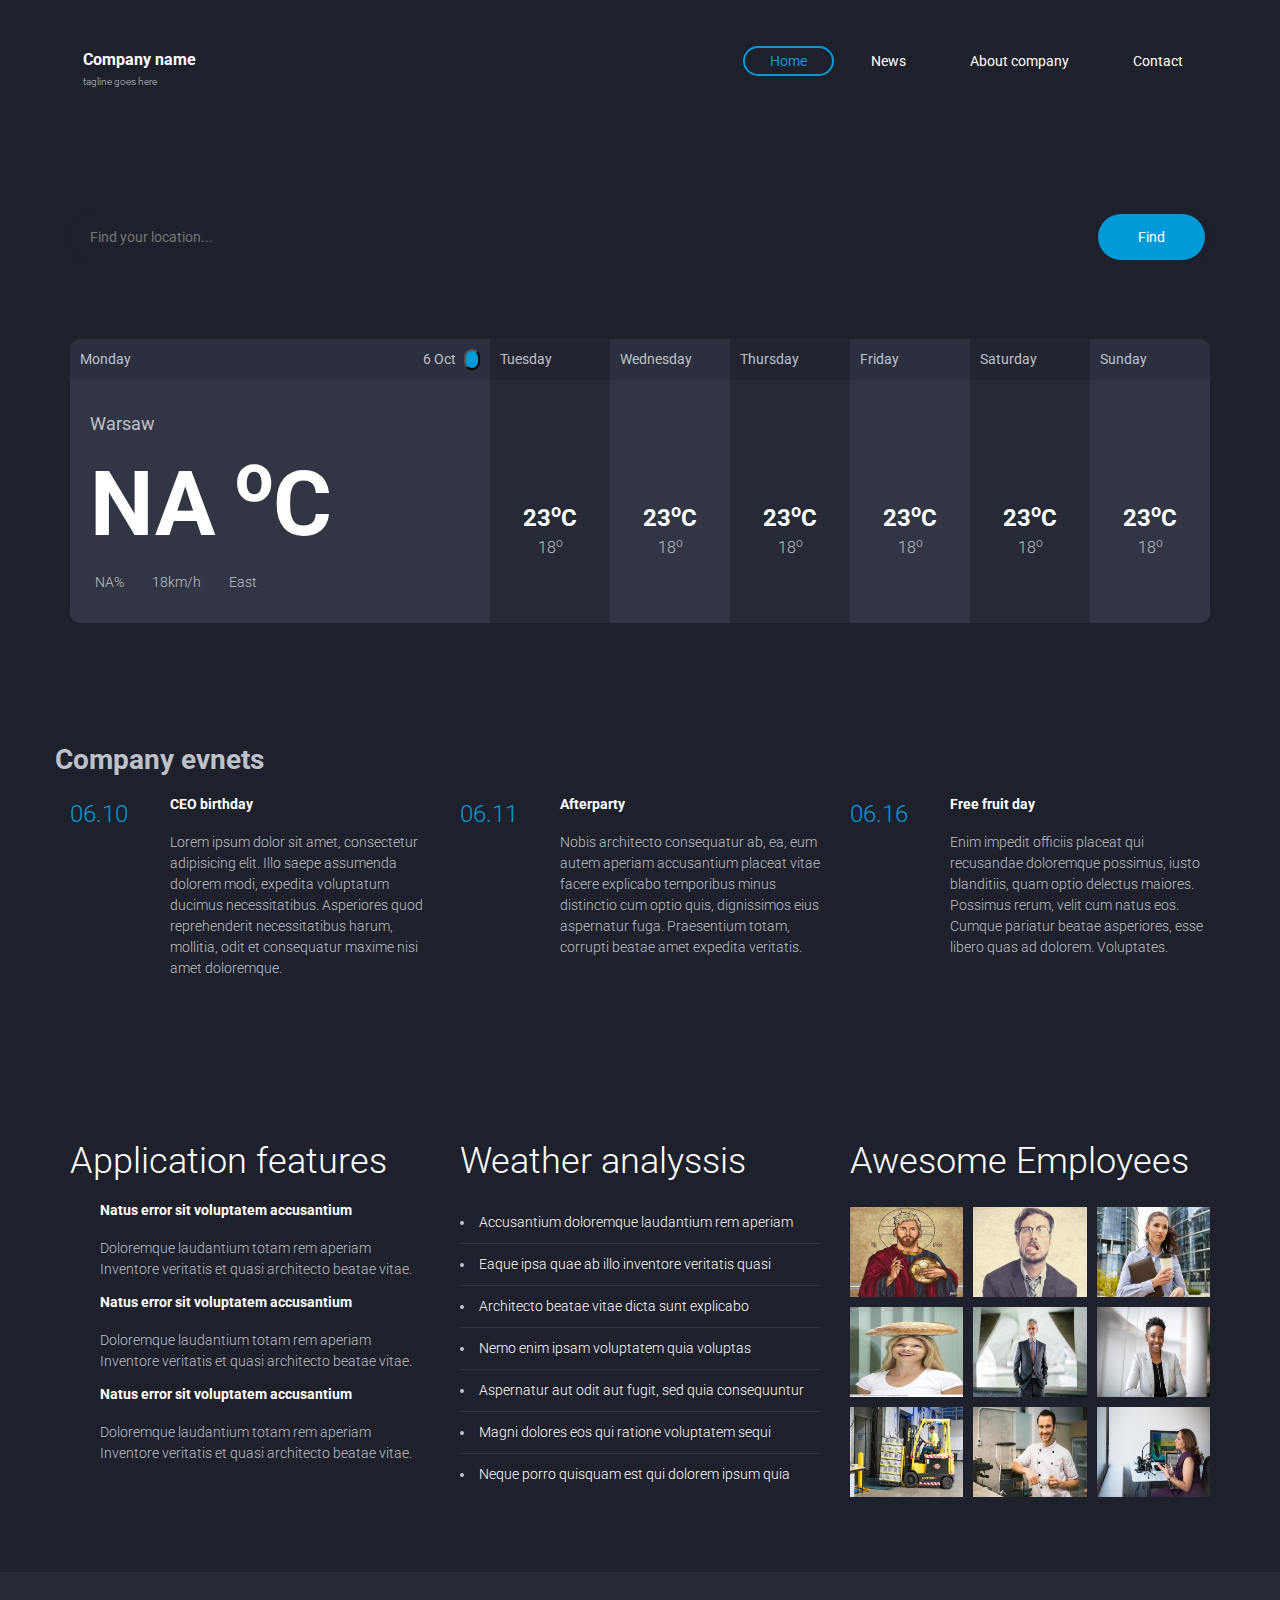
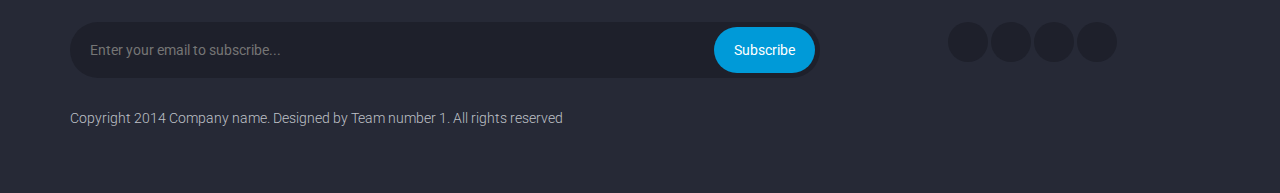
==== index.html @ a5d0e05d "Add refresh button to website" ====
<!DOCTYPE html>
<html lang="en">

<head>
	<meta charset="UTF-8">
	<meta http-equiv="X-UA-Compatible" content="IE=edge">
	<meta name="viewport" content="width=device-width, initial-scale=1.0,maximum-scale=1">

	<title>Nasz prawie autorski design</title>

	<!-- Loading third party fonts -->
	<link href="http://fonts.googleapis.com/css?family=Roboto:300,400,700|" rel="stylesheet" type="text/css">
	<link href="fonts/font-awesome.min.css" rel="stylesheet" type="text/css">

	<!-- Loading main css file -->
	<link rel="stylesheet" href="style.css">

	<link rel="stylesheet" href="index.css">
</head>


<body>

	<div class="site-content">
		<div class="site-header">
			<div class="container">
				<a href="index.html" class="branding">
					<img src="images/logo.png" alt="" class="logo">
					<div class="logo-type">
						<h1 class="site-title">Company name</h1>
						<small class="site-description">tagline goes here</small>
					</div>
				</a>

				<!-- Default snippet for navigation -->
				<div class="main-navigation">
					<button type="button" class="menu-toggle"><i class="fa fa-bars"></i></button>
					<ul class="menu">
						<li class="menu-item current-menu-item"><a href="index.html">Home</a></li>
						<li class="menu-item"><a href="news.html">News</a></li>
						<li class="menu-item"><a href="#">About company</a></li>
						<li class="menu-item"><a href="contact.html">Contact</a></li>
					</ul> <!-- .menu -->
				</div> <!-- .main-navigation -->

				<div class="mobile-navigation"></div>

			</div>
		</div> <!-- .site-header -->

		<div class="hero" data-bg-image="images/panorama.png">
			<div class="container">
				<form action="#" class="find-location">
					<input type="text" placeholder="Find your location...">
					<input type="submit" value="Find">
				</form>

			</div>
		</div>
		<div class="forecast-table">
			<div class="container">
				<div class="forecast-container">
					<div class="today forecast">
						<div class="forecast-header">
							<div class="day">Monday</div>
							<div class="date">6 Oct</div>
							<button class="refresh-button">
								<i class="fa fa-refresh" aria-hidden="true"></i>
							</button>
						</div> <!-- .forecast-header -->
						<div class="forecast-content">
							<div class="location">Warsaw</div>
							<div class="degree">
								<div class="num"><span id="current-temp">NA</span><sup>o</sup>C</div>
								<div class="forecast-icon">
									<img src="images/icons/icon-1.svg" alt="" width=90>
								</div>
							</div>
							<span><img src="images/icon-umberella.png" alt=""><span id="current-rain"
									style="margin-right: 0;">NA</span>%</span>
							<span><img src="images/icon-wind.png" alt="">18km/h</span>
							<span><img src="images/icon-compass.png" alt="">East</span>
						</div>
					</div>
					<div class="forecast">
						<div class="forecast-header">
							<div class="day">Tuesday</div>
						</div> <!-- .forecast-header -->
						<div class="forecast-content">
							<div class="forecast-icon">
								<img src="images/icons/icon-3.svg" alt="" width=48>
							</div>
							<div class="degree">23<sup>o</sup>C</div>
							<small>18<sup>o</sup></small>
						</div>
					</div>
					<div class="forecast">
						<div class="forecast-header">
							<div class="day">Wednesday</div>
						</div> <!-- .forecast-header -->
						<div class="forecast-content">
							<div class="forecast-icon">
								<img src="images/icons/icon-5.svg" alt="" width=48>
							</div>
							<div class="degree">23<sup>o</sup>C</div>
							<small>18<sup>o</sup></small>
						</div>
					</div>
					<div class="forecast">
						<div class="forecast-header">
							<div class="day">Thursday</div>
						</div> <!-- .forecast-header -->
						<div class="forecast-content">
							<div class="forecast-icon">
								<img src="images/icons/icon-7.svg" alt="" width=48>
							</div>
							<div class="degree">23<sup>o</sup>C</div>
							<small>18<sup>o</sup></small>
						</div>
					</div>
					<div class="forecast">
						<div class="forecast-header">
							<div class="day">Friday</div>
						</div> <!-- .forecast-header -->
						<div class="forecast-content">
							<div class="forecast-icon">
								<img src="images/icons/icon-12.svg" alt="" width=48>
							</div>
							<div class="degree">23<sup>o</sup>C</div>
							<small>18<sup>o</sup></small>
						</div>
					</div>
					<div class="forecast">
						<div class="forecast-header">
							<div class="day">Saturday</div>
						</div> <!-- .forecast-header -->
						<div class="forecast-content">
							<div class="forecast-icon">
								<img src="images/icons/icon-13.svg" alt="" width=48>
							</div>
							<div class="degree">23<sup>o</sup>C</div>
							<small>18<sup>o</sup></small>
						</div>
					</div>
					<div class="forecast">
						<div class="forecast-header">
							<div class="day">Sunday</div>
						</div> <!-- .forecast-header -->
						<div class="forecast-content">
							<div class="forecast-icon">
								<img src="images/icons/icon-14.svg" alt="" width=48>
							</div>
							<div class="degree">23<sup>o</sup>C</div>
							<small>18<sup>o</sup></small>
						</div>
					</div>
				</div>
			</div>
		</div>
		<main class="main-content">

			<div class="fullwidth-block" data-bg-color="#262936">
				<div class="container">
					<!-- <h1>Test</1h> -->
					<div class="row">
						<h1>Company evnets</h1>
					</div>
					<div class="row">
						<div class="col-md-4">
							<div class="news">
								<div class="date">06.10</div>
								<h3><a href="#">CEO birthday</a></h3>
								<p>Lorem ipsum dolor sit amet, consectetur adipisicing elit. Illo saepe assumenda dolorem modi,
									expedita
									voluptatum ducimus necessitatibus. Asperiores quod reprehenderit necessitatibus harum, mollitia,
									odit
									et consequatur maxime nisi amet doloremque.</p>
							</div>
						</div>
						<div class="col-md-4">
							<div class="news">
								<div class="date">06.11</div>
								<h3><a href="#">Afterparty</a></h3>
								<p>Nobis architecto consequatur ab, ea, eum autem aperiam accusantium placeat vitae facere explicabo
									temporibus minus distinctio cum optio quis, dignissimos eius aspernatur fuga. Praesentium totam,
									corrupti beatae amet expedita veritatis.</p>
							</div>
						</div>
						<div class="col-md-4">
							<div class="news">
								<div class="date">06.16</div>
								<h3><a href="#">Free fruit day</a></h3>
								<p>Enim impedit officiis placeat qui recusandae doloremque possimus, iusto blanditiis, quam optio
									delectus maiores. Possimus rerum, velit cum natus eos. Cumque pariatur beatae asperiores, esse
									libero
									quas ad dolorem. Voluptates.</p>
							</div>
						</div>
					</div>
				</div>
			</div>

			<div class="fullwidth-block">
				<div class="container">
					<div class="row">
						<div class="col-md-4">
							<h2 class="section-title">Application features</h2>
							<ul class="arrow-feature">
								<li>
									<h3>Natus error sit voluptatem accusantium</h3>
									<p>Doloremque laudantium totam rem aperiam Inventore veritatis et quasi architecto beatae vitae.</p>
								</li>
								<li>
									<h3>Natus error sit voluptatem accusantium</h3>
									<p>Doloremque laudantium totam rem aperiam Inventore veritatis et quasi architecto beatae vitae.</p>
								</li>
								<li>
									<h3>Natus error sit voluptatem accusantium</h3>
									<p>Doloremque laudantium totam rem aperiam Inventore veritatis et quasi architecto beatae vitae.</p>
								</li>
							</ul>
						</div>
						<div class="col-md-4">
							<h2 class="section-title">Weather analyssis</h2>
							<ul class="arrow-list">
								<li><a href="#">Accusantium doloremque laudantium rem aperiam</a></li>
								<li><a href="#">Eaque ipsa quae ab illo inventore veritatis quasi</a></li>
								<li><a href="#">Architecto beatae vitae dicta sunt explicabo</a></li>
								<li><a href="#">Nemo enim ipsam voluptatem quia voluptas</a></li>
								<li><a href="#">Aspernatur aut odit aut fugit, sed quia consequuntur</a></li>
								<li><a href="#">Magni dolores eos qui ratione voluptatem sequi</a></li>
								<li><a href="#">Neque porro quisquam est qui dolorem ipsum quia</a></li>
							</ul>
						</div>
						<div class="col-md-4">
							<h2 class="section-title">Awesome Employees</h2>
							<div class="photo-grid">
								<a href="#"><img style="width: 120px; height: 90px;" src="images/CEO.png" alt="#"></a>
								<a href="#"><img style="width: 120px; height: 90px;" src="images/employee1.png" alt="#"></a>
								<a href="#"><img style="width: 120px; height: 90px;" src="images/employee2.png" alt="#"></a>

								<a href="#"><img style="width: 120px; height: 90px;" src="images/employee3.png" alt="#"></a>
								<a href="#"><img style="width: 120px; height: 90px;" src="images/employee3.jpeg" alt="#"></a>
								<a href="#"><img style="width: 120px; height: 90px;" src="images/employee5.jpeg" alt="#"></a>

								<a href="#"><img style="width: 120px; height: 90px;" src="images/employee6.jpeg" alt="#"></a>
								<a href="#"><img style="width: 120px; height: 90px;" src="images/employee7.jpeg" alt="#"></a>
								<a href="#"><img style="width: 120px; height: 90px;" src="images/employee8.jpeg" alt="#"></a>
							</div>
						</div>
					</div>
				</div>
			</div>
		</main> <!-- .main-content -->

		<footer class="site-footer">
			<div class="container">
				<div class="row">
					<div class="col-md-8">
						<form action="#" class="subscribe-form">
							<input type="text" placeholder="Enter your email to subscribe...">
							<input type="submit" value="Subscribe">
						</form>
					</div>
					<div class="col-md-3 col-md-offset-1">
						<div class="social-links">
							<a href="#"><i class="fa fa-facebook"></i></a>
							<a href="#"><i class="fa fa-twitter"></i></a>
							<a href="#"><i class="fa fa-google-plus"></i></a>
							<a href="#"><i class="fa fa-pinterest"></i></a>
						</div>
					</div>
				</div>

				<p class="colophon">Copyright 2014 Company name. Designed by Team number 1. All rights reserved</p>
			</div>
		</footer> <!-- .site-footer -->
	</div>

	<script src="https://code.jquery.com/jquery-3.4.1.slim.min.js"
		integrity="sha384-J6qa4849blE2+poT4WnyKhv5vZF5SrPo0iEjwBvKU7imGFAV0wwj1yYfoRSJoZ+n"
		crossorigin="anonymous"></script>
	<script src="js/plugins.js"></script>
	<script src="js/app.js"></script>
	<script src="js/index.js"></script>

</body>

</html>
---- style.css ----
/*!
 * Project_Name: Weather
 * Author: Themezy
 * Email: contact[at]themezy.com
 * Url: http://www.themezy.com
 */
/*=========================================== 
 * Importing CSS Libraries
 *===========================================*/
article,
aside,
details,
figcaption,
figure,
footer,
header,
hgroup,
nav,
section,
summary {
  display: block;
}

audio,
canvas,
video {
  display: inline-block;
}

audio:not([controls]) {
  display: none;
  height: 0;
}

[hidden],
template {
  display: none;
}

html {
  background: #fff;
  color: #000;
  -webkit-text-size-adjust: 100%;
  -ms-text-size-adjust: 100%;
}

html,
button,
input,
select,
textarea {
  font-family: sans-serif;
}

body {
  margin: 0;
}

a {
  background: transparent;
}

a:focus {
  outline: thin dotted;
}

a:hover,
a:active {
  outline: 0;
}

h1 {
  font-size: 2em;
  margin: 0.67em 0;
}

h2 {
  font-size: 1.5em;
  margin: 0.83em 0;
}

h3 {
  font-size: 1.17em;
  margin: 1em 0;
}

h4 {
  font-size: 1em;
  margin: 1.33em 0;
}

h5 {
  font-size: 0.83em;
  margin: 1.67em 0;
}

h6 {
  font-size: 0.75em;
  margin: 2.33em 0;
}

abbr[title] {
  border-bottom: 1px dotted;
}

b,
strong {
  font-weight: bold;
}

dfn {
  font-style: italic;
}

mark {
  background: #ff0;
  color: #000;
}

code,
kbd,
pre,
samp {
  font-family: monospace, serif;
  font-size: 1em;
}

pre {
  white-space: pre;
  white-space: pre-wrap;
  word-wrap: break-word;
}

q {
  quotes: "\201C""\201D""\2018""\2019";
}

q:before,
q:after {
  content: '';
  content: none;
}

small {
  font-size: 80%;
}

sub,
sup {
  font-size: 75%;
  line-height: 0;
  position: relative;
  vertical-align: baseline;
}

sup {
  top: -0.5em;
}

sub {
  bottom: -0.25em;
}

img {
  border: 0;
}

svg:not(:root) {
  overflow: hidden;
}

figure {
  margin: 0;
}

fieldset {
  border: 1px solid #c0c0c0;
  margin: 0 2px;
  padding: 0.35em 0.625em 0.75em;
}

legend {
  border: 0;
  padding: 0;
  white-space: normal;
}

button,
input,
select,
textarea {
  font-family: inherit;
  font-size: 100%;
  margin: 0;
  vertical-align: baseline;
}

button,
input {
  line-height: normal;
}

button,
select {
  text-transform: none;
}

button,
html input[type="button"],
input[type="reset"],
input[type="submit"] {
  -webkit-appearance: button;
  cursor: pointer;
}

button[disabled],
input[disabled] {
  cursor: default;
}

input[type="checkbox"],
input[type="radio"] {
  box-sizing: border-box;
  padding: 0;
}

input[type="search"] {
  -webkit-appearance: textfield;
  box-sizing: content-box;
}

input[type="search"]::-webkit-search-cancel-button,
input[type="search"]::-webkit-search-decoration {
  -webkit-appearance: none;
}

button::-moz-focus-inner,
input::-moz-focus-inner {
  border: 0;
  padding: 0;
}

textarea {
  overflow: auto;
  vertical-align: top;
}

table {
  border-collapse: collapse;
  border-spacing: 0;
}

*,
*:before,
*:after {
  box-sizing: border-box;
}

/*
 * Global Styles
 */
html {
  font-size: 14px;
}

body {
  color: #bfc1c8;
  font-family: "Roboto", "Open Sans", sans-serif;
  font-size: 14px;
  font-weight: 300;
  line-height: 1.5;
  background: #1e202b;
}

h1,
h2,
h3,
h4,
h5,
h6 {
  font-weight: 700;
  margin: 0 0 20px;
  line-height: normal;
}

hr {
  border: none;
  border-bottom: 1px solid #777;
}

ul,
ol {
  margin: 0;
  padding-left: 0;
}

a {
  text-decoration: none;
  color: #009ad8;
}

address {
  font-style: normal;
}

p {
  margin-top: 0;
}

form input,
form textarea,
form select {
  outline: none;
  border: none;
  padding: 10px;
  border-radius: 30px;
}

form select {
  -webkit-appearance: none;
  -moz-appearance: none;
  appearance: none;
}

form textarea {
  resize: vertical;
}

/*
 * Reusable Components Style
 */
.button,
form input[type="submit"],
form button,
form input[type="reset"] {
  border: none;
  background: #009ad8;
  padding: 10px 20px;
  border-radius: 30px;
  color: white;
}

.map {
  height: 220px;
}

.container {
  margin-right: auto;
  margin-left: auto;
  padding-left: 15px;
  padding-right: 15px;
  *zoom: 1;
}

.container:after {
  content: " ";
  clear: both;
  display: block;
  overflow: hidden;
  height: 0;
}

@media (min-width: 768px) {
  .container {
    width: 750px;
  }
}

@media (min-width: 992px) {
  .container {
    width: 970px;
  }
}

@media (min-width: 1200px) {
  .container {
    width: 1170px;
  }
}

.container-fluid {
  margin-right: auto;
  margin-left: auto;
  padding-left: 15px;
  padding-right: 15px;
  *zoom: 1;
}

.container-fluid:after {
  content: " ";
  clear: both;
  display: block;
  overflow: hidden;
  height: 0;
}

.row {
  margin-left: -15px;
  margin-right: -15px;
  *zoom: 1;
}

.row:after {
  content: " ";
  clear: both;
  display: block;
  overflow: hidden;
  height: 0;
}

.col-xs-1,
.col-sm-1,
.col-md-1,
.col-lg-1,
.col-xs-2,
.col-sm-2,
.col-md-2,
.col-lg-2,
.col-xs-3,
.col-sm-3,
.col-md-3,
.col-lg-3,
.col-xs-4,
.col-sm-4,
.col-md-4,
.col-lg-4,
.col-xs-5,
.col-sm-5,
.col-md-5,
.col-lg-5,
.col-xs-6,
.col-sm-6,
.col-md-6,
.col-lg-6,
.col-xs-7,
.col-sm-7,
.col-md-7,
.col-lg-7,
.col-xs-8,
.col-sm-8,
.col-md-8,
.col-lg-8,
.col-xs-9,
.col-sm-9,
.col-md-9,
.col-lg-9,
.col-xs-10,
.col-sm-10,
.col-md-10,
.col-lg-10,
.col-xs-11,
.col-sm-11,
.col-md-11,
.col-lg-11,
.col-xs-12,
.col-sm-12,
.col-md-12,
.col-lg-12 {
  position: relative;
  min-height: 1px;
  padding-left: 15px;
  padding-right: 15px;
}

.col-xs-1,
.col-xs-2,
.col-xs-3,
.col-xs-4,
.col-xs-5,
.col-xs-6,
.col-xs-7,
.col-xs-8,
.col-xs-9,
.col-xs-10,
.col-xs-11,
.col-xs-12 {
  float: left;
}

.col-xs-1 {
  width: 8.3333333333%;
}

.col-xs-2 {
  width: 16.6666666667%;
}

.col-xs-3 {
  width: 25%;
}

.col-xs-4 {
  width: 33.3333333333%;
}

.col-xs-5 {
  width: 41.6666666667%;
}

.col-xs-6 {
  width: 50%;
}

.col-xs-7 {
  width: 58.3333333333%;
}

.col-xs-8 {
  width: 66.6666666667%;
}

.col-xs-9 {
  width: 75%;
}

.col-xs-10 {
  width: 83.3333333333%;
}

.col-xs-11 {
  width: 91.6666666667%;
}

.col-xs-12 {
  width: 100%;
}

.col-xs-pull-0 {
  right: auto;
}

.col-xs-pull-1 {
  right: 8.3333333333%;
}

.col-xs-pull-2 {
  right: 16.6666666667%;
}

.col-xs-pull-3 {
  right: 25%;
}

.col-xs-pull-4 {
  right: 33.3333333333%;
}

.col-xs-pull-5 {
  right: 41.6666666667%;
}

.col-xs-pull-6 {
  right: 50%;
}

.col-xs-pull-7 {
  right: 58.3333333333%;
}

.col-xs-pull-8 {
  right: 66.6666666667%;
}

.col-xs-pull-9 {
  right: 75%;
}

.col-xs-pull-10 {
  right: 83.3333333333%;
}

.col-xs-pull-11 {
  right: 91.6666666667%;
}

.col-xs-pull-12 {
  right: 100%;
}

.col-xs-push-0 {
  left: auto;
}

.col-xs-push-1 {
  left: 8.3333333333%;
}

.col-xs-push-2 {
  left: 16.6666666667%;
}

.col-xs-push-3 {
  left: 25%;
}

.col-xs-push-4 {
  left: 33.3333333333%;
}

.col-xs-push-5 {
  left: 41.6666666667%;
}

.col-xs-push-6 {
  left: 50%;
}

.col-xs-push-7 {
  left: 58.3333333333%;
}

.col-xs-push-8 {
  left: 66.6666666667%;
}

.col-xs-push-9 {
  left: 75%;
}

.col-xs-push-10 {
  left: 83.3333333333%;
}

.col-xs-push-11 {
  left: 91.6666666667%;
}

.col-xs-push-12 {
  left: 100%;
}

.col-xs-offset-0 {
  margin-left: 0%;
}

.col-xs-offset-1 {
  margin-left: 8.3333333333%;
}

.col-xs-offset-2 {
  margin-left: 16.6666666667%;
}

.col-xs-offset-3 {
  margin-left: 25%;
}

.col-xs-offset-4 {
  margin-left: 33.3333333333%;
}

.col-xs-offset-5 {
  margin-left: 41.6666666667%;
}

.col-xs-offset-6 {
  margin-left: 50%;
}

.col-xs-offset-7 {
  margin-left: 58.3333333333%;
}

.col-xs-offset-8 {
  margin-left: 66.6666666667%;
}

.col-xs-offset-9 {
  margin-left: 75%;
}

.col-xs-offset-10 {
  margin-left: 83.3333333333%;
}

.col-xs-offset-11 {
  margin-left: 91.6666666667%;
}

.col-xs-offset-12 {
  margin-left: 100%;
}

@media (min-width: 768px) {

  .col-sm-1,
  .col-sm-2,
  .col-sm-3,
  .col-sm-4,
  .col-sm-5,
  .col-sm-6,
  .col-sm-7,
  .col-sm-8,
  .col-sm-9,
  .col-sm-10,
  .col-sm-11,
  .col-sm-12 {
    float: left;
  }

  .col-sm-1 {
    width: 8.3333333333%;
  }

  .col-sm-2 {
    width: 16.6666666667%;
  }

  .col-sm-3 {
    width: 25%;
  }

  .col-sm-4 {
    width: 33.3333333333%;
  }

  .col-sm-5 {
    width: 41.6666666667%;
  }

  .col-sm-6 {
    width: 50%;
  }

  .col-sm-7 {
    width: 58.3333333333%;
  }

  .col-sm-8 {
    width: 66.6666666667%;
  }

  .col-sm-9 {
    width: 75%;
  }

  .col-sm-10 {
    width: 83.3333333333%;
  }

  .col-sm-11 {
    width: 91.6666666667%;
  }

  .col-sm-12 {
    width: 100%;
  }

  .col-sm-pull-0 {
    right: auto;
  }

  .col-sm-pull-1 {
    right: 8.3333333333%;
  }

  .col-sm-pull-2 {
    right: 16.6666666667%;
  }

  .col-sm-pull-3 {
    right: 25%;
  }

  .col-sm-pull-4 {
    right: 33.3333333333%;
  }

  .col-sm-pull-5 {
    right: 41.6666666667%;
  }

  .col-sm-pull-6 {
    right: 50%;
  }

  .col-sm-pull-7 {
    right: 58.3333333333%;
  }

  .col-sm-pull-8 {
    right: 66.6666666667%;
  }

  .col-sm-pull-9 {
    right: 75%;
  }

  .col-sm-pull-10 {
    right: 83.3333333333%;
  }

  .col-sm-pull-11 {
    right: 91.6666666667%;
  }

  .col-sm-pull-12 {
    right: 100%;
  }

  .col-sm-push-0 {
    left: auto;
  }

  .col-sm-push-1 {
    left: 8.3333333333%;
  }

  .col-sm-push-2 {
    left: 16.6666666667%;
  }

  .col-sm-push-3 {
    left: 25%;
  }

  .col-sm-push-4 {
    left: 33.3333333333%;
  }

  .col-sm-push-5 {
    left: 41.6666666667%;
  }

  .col-sm-push-6 {
    left: 50%;
  }

  .col-sm-push-7 {
    left: 58.3333333333%;
  }

  .col-sm-push-8 {
    left: 66.6666666667%;
  }

  .col-sm-push-9 {
    left: 75%;
  }

  .col-sm-push-10 {
    left: 83.3333333333%;
  }

  .col-sm-push-11 {
    left: 91.6666666667%;
  }

  .col-sm-push-12 {
    left: 100%;
  }

  .col-sm-offset-0 {
    margin-left: 0%;
  }

  .col-sm-offset-1 {
    margin-left: 8.3333333333%;
  }

  .col-sm-offset-2 {
    margin-left: 16.6666666667%;
  }

  .col-sm-offset-3 {
    margin-left: 25%;
  }

  .col-sm-offset-4 {
    margin-left: 33.3333333333%;
  }

  .col-sm-offset-5 {
    margin-left: 41.6666666667%;
  }

  .col-sm-offset-6 {
    margin-left: 50%;
  }

  .col-sm-offset-7 {
    margin-left: 58.3333333333%;
  }

  .col-sm-offset-8 {
    margin-left: 66.6666666667%;
  }

  .col-sm-offset-9 {
    margin-left: 75%;
  }

  .col-sm-offset-10 {
    margin-left: 83.3333333333%;
  }

  .col-sm-offset-11 {
    margin-left: 91.6666666667%;
  }

  .col-sm-offset-12 {
    margin-left: 100%;
  }
}

@media (min-width: 992px) {

  .col-md-1,
  .col-md-2,
  .col-md-3,
  .col-md-4,
  .col-md-5,
  .col-md-6,
  .col-md-7,
  .col-md-8,
  .col-md-9,
  .col-md-10,
  .col-md-11,
  .col-md-12 {
    float: left;
  }

  .col-md-1 {
    width: 8.3333333333%;
  }

  .col-md-2 {
    width: 16.6666666667%;
  }

  .col-md-3 {
    width: 25%;
  }

  .col-md-4 {
    width: 33.3333333333%;
  }

  .col-md-5 {
    width: 41.6666666667%;
  }

  .col-md-6 {
    width: 50%;
  }

  .col-md-7 {
    width: 58.3333333333%;
  }

  .col-md-8 {
    width: 66.6666666667%;
  }

  .col-md-9 {
    width: 75%;
  }

  .col-md-10 {
    width: 83.3333333333%;
  }

  .col-md-11 {
    width: 91.6666666667%;
  }

  .col-md-12 {
    width: 100%;
  }

  .col-md-pull-0 {
    right: auto;
  }

  .col-md-pull-1 {
    right: 8.3333333333%;
  }

  .col-md-pull-2 {
    right: 16.6666666667%;
  }

  .col-md-pull-3 {
    right: 25%;
  }

  .col-md-pull-4 {
    right: 33.3333333333%;
  }

  .col-md-pull-5 {
    right: 41.6666666667%;
  }

  .col-md-pull-6 {
    right: 50%;
  }

  .col-md-pull-7 {
    right: 58.3333333333%;
  }

  .col-md-pull-8 {
    right: 66.6666666667%;
  }

  .col-md-pull-9 {
    right: 75%;
  }

  .col-md-pull-10 {
    right: 83.3333333333%;
  }

  .col-md-pull-11 {
    right: 91.6666666667%;
  }

  .col-md-pull-12 {
    right: 100%;
  }

  .col-md-push-0 {
    left: auto;
  }

  .col-md-push-1 {
    left: 8.3333333333%;
  }

  .col-md-push-2 {
    left: 16.6666666667%;
  }

  .col-md-push-3 {
    left: 25%;
  }

  .col-md-push-4 {
    left: 33.3333333333%;
  }

  .col-md-push-5 {
    left: 41.6666666667%;
  }

  .col-md-push-6 {
    left: 50%;
  }

  .col-md-push-7 {
    left: 58.3333333333%;
  }

  .col-md-push-8 {
    left: 66.6666666667%;
  }

  .col-md-push-9 {
    left: 75%;
  }

  .col-md-push-10 {
    left: 83.3333333333%;
  }

  .col-md-push-11 {
    left: 91.6666666667%;
  }

  .col-md-push-12 {
    left: 100%;
  }

  .col-md-offset-0 {
    margin-left: 0%;
  }

  .col-md-offset-1 {
    margin-left: 8.3333333333%;
  }

  .col-md-offset-2 {
    margin-left: 16.6666666667%;
  }

  .col-md-offset-3 {
    margin-left: 25%;
  }

  .col-md-offset-4 {
    margin-left: 33.3333333333%;
  }

  .col-md-offset-5 {
    margin-left: 41.6666666667%;
  }

  .col-md-offset-6 {
    margin-left: 50%;
  }

  .col-md-offset-7 {
    margin-left: 58.3333333333%;
  }

  .col-md-offset-8 {
    margin-left: 66.6666666667%;
  }

  .col-md-offset-9 {
    margin-left: 75%;
  }

  .col-md-offset-10 {
    margin-left: 83.3333333333%;
  }

  .col-md-offset-11 {
    margin-left: 91.6666666667%;
  }

  .col-md-offset-12 {
    margin-left: 100%;
  }
}

@media (min-width: 1200px) {

  .col-lg-1,
  .col-lg-2,
  .col-lg-3,
  .col-lg-4,
  .col-lg-5,
  .col-lg-6,
  .col-lg-7,
  .col-lg-8,
  .col-lg-9,
  .col-lg-10,
  .col-lg-11,
  .col-lg-12 {
    float: left;
  }

  .col-lg-1 {
    width: 8.3333333333%;
  }

  .col-lg-2 {
    width: 16.6666666667%;
  }

  .col-lg-3 {
    width: 25%;
  }

  .col-lg-4 {
    width: 33.3333333333%;
  }

  .col-lg-5 {
    width: 41.6666666667%;
  }

  .col-lg-6 {
    width: 50%;
  }

  .col-lg-7 {
    width: 58.3333333333%;
  }

  .col-lg-8 {
    width: 66.6666666667%;
  }

  .col-lg-9 {
    width: 75%;
  }

  .col-lg-10 {
    width: 83.3333333333%;
  }

  .col-lg-11 {
    width: 91.6666666667%;
  }

  .col-lg-12 {
    width: 100%;
  }

  .col-lg-pull-0 {
    right: auto;
  }

  .col-lg-pull-1 {
    right: 8.3333333333%;
  }

  .col-lg-pull-2 {
    right: 16.6666666667%;
  }

  .col-lg-pull-3 {
    right: 25%;
  }

  .col-lg-pull-4 {
    right: 33.3333333333%;
  }

  .col-lg-pull-5 {
    right: 41.6666666667%;
  }

  .col-lg-pull-6 {
    right: 50%;
  }

  .col-lg-pull-7 {
    right: 58.3333333333%;
  }

  .col-lg-pull-8 {
    right: 66.6666666667%;
  }

  .col-lg-pull-9 {
    right: 75%;
  }

  .col-lg-pull-10 {
    right: 83.3333333333%;
  }

  .col-lg-pull-11 {
    right: 91.6666666667%;
  }

  .col-lg-pull-12 {
    right: 100%;
  }

  .col-lg-push-0 {
    left: auto;
  }

  .col-lg-push-1 {
    left: 8.3333333333%;
  }

  .col-lg-push-2 {
    left: 16.6666666667%;
  }

  .col-lg-push-3 {
    left: 25%;
  }

  .col-lg-push-4 {
    left: 33.3333333333%;
  }

  .col-lg-push-5 {
    left: 41.6666666667%;
  }

  .col-lg-push-6 {
    left: 50%;
  }

  .col-lg-push-7 {
    left: 58.3333333333%;
  }

  .col-lg-push-8 {
    left: 66.6666666667%;
  }

  .col-lg-push-9 {
    left: 75%;
  }

  .col-lg-push-10 {
    left: 83.3333333333%;
  }

  .col-lg-push-11 {
    left: 91.6666666667%;
  }

  .col-lg-push-12 {
    left: 100%;
  }

  .col-lg-offset-0 {
    margin-left: 0%;
  }

  .col-lg-offset-1 {
    margin-left: 8.3333333333%;
  }

  .col-lg-offset-2 {
    margin-left: 16.6666666667%;
  }

  .col-lg-offset-3 {
    margin-left: 25%;
  }

  .col-lg-offset-4 {
    margin-left: 33.3333333333%;
  }

  .col-lg-offset-5 {
    margin-left: 41.6666666667%;
  }

  .col-lg-offset-6 {
    margin-left: 50%;
  }

  .col-lg-offset-7 {
    margin-left: 58.3333333333%;
  }

  .col-lg-offset-8 {
    margin-left: 66.6666666667%;
  }

  .col-lg-offset-9 {
    margin-left: 75%;
  }

  .col-lg-offset-10 {
    margin-left: 83.3333333333%;
  }

  .col-lg-offset-11 {
    margin-left: 91.6666666667%;
  }

  .col-lg-offset-12 {
    margin-left: 100%;
  }
}

@-ms-viewport {
  width: device-width;
}

.visible-xs,
.visible-sm,
.visible-md,
.visible-lg {
  display: none !important;
}

.visible-xs-block,
.visible-xs-inline,
.visible-xs-inline-block,
.visible-sm-block,
.visible-sm-inline,
.visible-sm-inline-block,
.visible-md-block,
.visible-md-inline,
.visible-md-inline-block,
.visible-lg-block,
.visible-lg-inline,
.visible-lg-inline-block {
  display: none !important;
}

@media (max-width: 767px) {
  .visible-xs {
    display: block !important;
  }

  table.visible-xs {
    display: table;
  }

  tr.visible-xs {
    display: table-row !important;
  }

  th.visible-xs,
  td.visible-xs {
    display: table-cell !important;
  }
}

@media (max-width: 767px) {
  .visible-xs-block {
    display: block !important;
  }
}

@media (max-width: 767px) {
  .visible-xs-inline {
    display: inline !important;
  }
}

@media (max-width: 767px) {
  .visible-xs-inline-block {
    display: inline-block !important;
  }
}

@media (min-width: 768px) and (max-width: 991px) {
  .visible-sm {
    display: block !important;
  }

  table.visible-sm {
    display: table;
  }

  tr.visible-sm {
    display: table-row !important;
  }

  th.visible-sm,
  td.visible-sm {
    display: table-cell !important;
  }
}

@media (min-width: 768px) and (max-width: 991px) {
  .visible-sm-block {
    display: block !important;
  }
}

@media (min-width: 768px) and (max-width: 991px) {
  .visible-sm-inline {
    display: inline !important;
  }
}

@media (min-width: 768px) and (max-width: 991px) {
  .visible-sm-inline-block {
    display: inline-block !important;
  }
}

@media (min-width: 992px) and (max-width: 1199px) {
  .visible-md {
    display: block !important;
  }

  table.visible-md {
    display: table;
  }

  tr.visible-md {
    display: table-row !important;
  }

  th.visible-md,
  td.visible-md {
    display: table-cell !important;
  }
}

@media (min-width: 992px) and (max-width: 1199px) {
  .visible-md-block {
    display: block !important;
  }
}

@media (min-width: 992px) and (max-width: 1199px) {
  .visible-md-inline {
    display: inline !important;
  }
}

@media (min-width: 992px) and (max-width: 1199px) {
  .visible-md-inline-block {
    display: inline-block !important;
  }
}

@media (min-width: 1200px) {
  .visible-lg {
    display: block !important;
  }

  table.visible-lg {
    display: table;
  }

  tr.visible-lg {
    display: table-row !important;
  }

  th.visible-lg,
  td.visible-lg {
    display: table-cell !important;
  }
}

@media (min-width: 1200px) {
  .visible-lg-block {
    display: block !important;
  }
}

@media (min-width: 1200px) {
  .visible-lg-inline {
    display: inline !important;
  }
}

@media (min-width: 1200px) {
  .visible-lg-inline-block {
    display: inline-block !important;
  }
}

@media (max-width: 767px) {
  .hidden-xs {
    display: none !important;
  }
}

@media (min-width: 768px) and (max-width: 991px) {
  .hidden-sm {
    display: none !important;
  }
}

@media (min-width: 992px) and (max-width: 1199px) {
  .hidden-md {
    display: none !important;
  }
}

@media (min-width: 1200px) {
  .hidden-lg {
    display: none !important;
  }
}

.visible-print {
  display: none !important;
}

@media print {
  .visible-print {
    display: block !important;
  }

  table.visible-print {
    display: table;
  }

  tr.visible-print {
    display: table-row !important;
  }

  th.visible-print,
  td.visible-print {
    display: table-cell !important;
  }
}

.visible-print-block {
  display: none !important;
}

@media print {
  .visible-print-block {
    display: block !important;
  }
}

.visible-print-inline {
  display: none !important;
}

@media print {
  .visible-print-inline {
    display: inline !important;
  }
}

.visible-print-inline-block {
  display: none !important;
}

@media print {
  .visible-print-inline-block {
    display: inline-block !important;
  }
}

@media print {
  .hidden-print {
    display: none !important;
  }
}

/*
 * Header Styles
 */
.site-header {
  padding: 50px 0;
}

.site-header .branding {
  float: left;
}

.site-header .branding .logo,
.site-header .branding .logo-type {
  display: inline-block;
  vertical-align: middle;
}

.site-header .branding .logo {
  margin-right: 10px;
}

.site-header .branding .site-title {
  margin-bottom: 5px;
  font-size: 16px;
  font-size: 1.1428571429em;
  color: white;
}

.site-header .branding .site-description {
  font-size: 10px;
  font-size: 0.7142857143em;
  display: block;
  color: #bfc1c8;
}

.main-navigation {
  float: right;
}

.main-navigation .menu-toggle,
.main-navigation .menu {
  vertical-align: middle;
}

.main-navigation .menu-toggle {
  background: none;
  border: 2px solid transparent;
  color: white;
  padding: 20px;
  border-radius: 40px;
  -webkit-transition: .3s ease;
  transition: .3s ease;
  display: none;
  outline: none;
}

@media screen and (max-width: 990px) {
  .main-navigation .menu-toggle {
    display: inline-block;
  }
}

.main-navigation .menu-toggle:hover,
.main-navigation .menu-toggle:active {
  border-color: #009ad8;
  color: #009ad8;
}

.main-navigation .menu {
  list-style: none;
  display: inline-block;
  *zoom: 1;
}

.main-navigation .menu:after {
  content: " ";
  clear: both;
  display: block;
  overflow: hidden;
  height: 0;
}

@media screen and (max-width: 990px) {
  .main-navigation .menu {
    display: none;
  }
}

.main-navigation .menu .menu-item {
  float: left;
  margin-left: 10px;
}

.main-navigation .menu .menu-item a {
  padding: 5px 25px;
  border: 2px solid transparent;
  border-radius: 30px;
  color: white;
  -webkit-transition: .3s ease;
  transition: .3s ease;
  font-weight: 400;
}

.main-navigation .menu .menu-item.current-menu-item a,
.main-navigation .menu .menu-item:hover a {
  border-color: #009ad8;
  color: #009ad8;
}

.mobile-navigation {
  padding: 30px 0 0;
  clear: both;
  display: none;
}

@media screen and (min-width: 991px) {
  .mobile-navigation {
    display: none !important;
  }
}

.mobile-navigation .menu {
  background: #262936;
  list-style: none;
  text-align: center;
  border-radius: 10px;
  overflow: hidden;
}

.mobile-navigation .menu a {
  padding: 20px;
  display: block;
  color: white;
}

.mobile-navigation .menu .menu-item {
  border-bottom: 1px solid rgba(255, 255, 255, 0.1);
}

.mobile-navigation .menu .menu-item:last-child {
  border-bottom: none;
}

.mobile-navigation .menu .menu-item.current-menu-item a {
  color: #009ad8;
}

.hero {
  background-size: cover;
  padding: 70px 0;
  min-height: 350px;
}

.find-location {
  position: relative;
  margin-bottom: 70px;
}

.find-location input[type="text"] {
  width: 100%;
  padding: 20px 50px 20px 20px;
  background: #1e202b;
  color: white;
}

.find-location input[type="submit"] {
  position: absolute;
  top: 5px;
  right: 5px;
  bottom: 5px;
  padding: 0 40px;
}

.forecast-container {
  width: 100%;
  background: #323544;
  display: table;
  table-layout: fixed;
  width: 100%;
  overflow: hidden;
  border-radius: 10px;
  margin-top: -150px;
  margin-bottom: 50px;
}

.forecast-container .forecast {
  display: table-cell;
  vertical-align: top;
}

.forecast-container .forecast:nth-child(even) {
  background-color: #262936;
}

@media screen and (max-width: 990px) {
  .forecast-container .forecast {
    display: block;
    width: 16.6667%;
    float: left;
  }
}

.forecast-container .forecast.today {
  width: 420px;
}

.forecast-container .forecast.today .forecast-header {
  *zoom: 1;
}

.forecast-container .forecast.today .forecast-header:after {
  content: " ";
  clear: both;
  display: block;
  overflow: hidden;
  height: 0;
}

.forecast-container .forecast.today .forecast-header .day {
  float: left;
}

.forecast-container .forecast.today .forecast-header .date {
  float: right;
}

.forecast-container .forecast.today .forecast-content {
  text-align: left;
  padding-top: 30px;
  padding-bottom: 30px;
}

.forecast-container .forecast.today .location {
  font-size: 18px;
  font-size: 1.2857142857em;
  font-weight: 400;
}

.forecast-container .forecast.today .degree .num,
.forecast-container .forecast.today .degree .forecast-icon {
  display: inline-block;
  vertical-align: middle;
}

.forecast-container .forecast.today .degree .num {
  font-size: 90px;
  font-size: 6.4285714286rem;
  margin-right: 30px;
}

.forecast-container .forecast.today span {
  margin-right: 20px;
}

.forecast-container .forecast.today span img {
  margin-right: 5px;
  vertical-align: middle;
}

@media screen and (max-width: 990px) {
  .forecast-container .forecast.today {
    display: block;
    width: 100%;
  }
}

.forecast-container .forecast .forecast-header {
  background: rgba(0, 0, 0, 0.1);
  padding: 10px;
  text-align: center;
  font-weight: 400;
}

.forecast-container .forecast .forecast-icon {
  height: 50px;
}

.forecast-container .forecast .forecast-content {
  padding: 50px 20px 10px;
  text-align: center;
}

.forecast-container .forecast .forecast-content .forecast-icon {
  margin-bottom: 20px;
}

.forecast-container .forecast .forecast-content .degree {
  font-size: 24px;
  font-size: 1.7142857143em;
  color: white;
  font-weight: 700;
}

.forecast-container .forecast .forecast-content small {
  font-size: 16px;
  font-size: 1.1428571429em;
}

.fullwidth-block {
  padding: 70px 0;
}

.fullwidth-block .section-title {
  font-size: 36px;
  font-size: 2.5714285714em;
  font-weight: 300;
  color: white;
}

.filter {
  margin-bottom: 30px;
}

.filter-control {
  border: 2px solid #262936;
  padding: 5px 5px 5px 20px;
  border-radius: 30px;
  display: inline-block;
  white-space: nowrap;
}

.filter-control label {
  margin-right: 10px;
  display: inline-block;
  padding: 10px;
  vertical-align: middle;
}

.select.control {
  background: #262936;
  border-radius: 40px;
  overflow: hidden;
  display: inline-block;
  vertical-align: middle;
  padding-right: 30px;
  position: relative;
}

.select.control:after {
  content: " ";
  width: 7px;
  height: 9px;
  background: url(images/arrow-down.png);
  position: absolute;
  right: 10px;
  top: 0;
  bottom: 0;
  margin: auto;
  display: block;
  z-index: 1;
}

.select.control select {
  padding: 10px 30px;
  width: 110%;
  border: none;
  background: none;
  outline: none;
  appearance: none;
  -webkit-appearance: none;
  color: white;
}

.live-camera {
  margin-bottom: 30px;
}

.live-camera .live-camera-cover {
  position: relative;
  margin-bottom: 20px;
  cursor: pointer;
}

.live-camera .live-camera-cover:after {
  content: " ";
  width: 45px;
  height: 45px;
  position: absolute;
  left: 0;
  right: 0;
  top: 0;
  bottom: 0;
  margin: auto;
  background: url(images/play-button.png);
}

.live-camera .live-camera-cover img {
  display: block;
  width: 100%;
  height: auto;
  max-width: 100%;
  border-radius: 5px;
}

.live-camera .location {
  margin-bottom: 5px;
  color: white;
  font-weight: 300;
}

.news {
  padding-left: 100px;
  position: relative;
}

.news:after {
  content: " ";
  width: 12px;
  height: 7px;
  background: url(images/arrow.png);
  display: block;
}

.news .date {
  position: absolute;
  top: 0;
  left: 0;
  color: #009ad8;
  font-size: 24px;
  font-size: 1.7142857143em;
}

.news h3 {
  font-size: 14px;
  font-size: 1em;
}

.news h3 a {
  color: white;
}

.arrow-feature {
  list-style-type: none;
}

.arrow-feature li {
  position: relative;
  padding-left: 30px;
}

.arrow-feature li:before {
  content: " ";
  width: 12px;
  height: 7px;
  background: url(images/arrow.png);
  position: absolute;
  left: 0;
  top: 5px;
}

.arrow-feature li h3 {
  font-size: 14px;
  font-size: 1em;
  color: white;
}

.arrow-list {
  list-style-image: url(images/arrow.png);
  list-style-position: inside;
}

.arrow-list li {
  padding: 10px 0;
  border-bottom: 1px solid rgba(255, 255, 255, 0.1);
}

.arrow-list li:last-child {
  border-bottom: none;
}

.arrow-list a {
  color: white;
}

.arrow-list a:hover {
  color: #009ad8;
}

.photo-grid {
  margin: 0 -5px;
}

.photo-grid a {
  width: 33.333%;
  padding: 5px;
  float: left;
}

.photo-grid a img {
  display: block;
  width: 100%;
  max-width: 100%;
  height: auto;
}

.breadcrumb {
  background: #262936;
  border-radius: 40px;
  padding: 20px 30px;
  font-size: 13px;
  font-size: 0.9285714286em;
}

.breadcrumb a {
  color: #bfc1c8;
}

.breadcrumb a:after {
  content: " ";
  display: inline-block;
  vertical-align: middle;
  width: 12px;
  height: 7px;
  background: url(images/arrow-gray.png) no-repeat;
  margin: 0 10px;
}

.breadcrumb a:hover {
  text-decoration: underline;
}

.breadcrumb span {
  color: white;
}

.post {
  padding: 50px 0;
  border-bottom: 1px solid rgba(255, 255, 255, 0.1);
}

.post.single {
  border-bottom: none;
}

.post:first-child {
  padding-top: 0;
}

.post .entry-title {
  font-size: 30px;
  font-size: 2.1428571429em;
  font-weight: 300;
  color: white;
}

.post .featured-image {
  margin-bottom: 20px;
}

.post .featured-image img {
  width: 100%;
  max-width: 100%;
  height: auto;
  border-radius: 5px;
  display: block;
}

.post p {
  margin-bottom: 30px;
}

.entry-content blockquote {
  margin-left: 50px;
  padding-left: 50px;
  position: relative;
}

.entry-content blockquote:before {
  content: " ";
  width: 30px;
  height: 23px;
  background: url(images/quote.png);
  position: absolute;
  top: 0;
  left: 0;
}

.entry-content blockquote p {
  font-size: 24px;
  font-size: 1.7142857143rem;
  color: #009ad8;
}

.photo {
  position: relative;
  padding-left: 50%;
  min-height: 190px;
  border-radius: 10px;
  overflow: hidden;
  background: #262936;
  margin-bottom: 30px;
}

.photo .photo-preview {
  position: absolute;
  width: 50%;
  left: 0;
  top: 0;
  bottom: 0;
  background-size: cover;
}

.photo .photo-details {
  padding: 20px;
}

.photo .photo-title {
  margin-bottom: 10px;
  font-weight: 300;
}

.photo .photo-title a {
  color: white;
}

.star-rating {
  float: none;
  overflow: hidden;
  position: relative;
  height: 15px;
  line-height: 15px;
  font-size: 16px;
  width: 100px;
  font-family: 'FontAwesome';
}

.star-rating:before {
  content: "\f005\f005\f005\f005\f005";
  color: #1e202b;
  float: left;
  top: 0;
  left: 0;
  position: absolute;
}

.star-rating span {
  overflow: hidden;
  float: left;
  top: 0;
  left: 0;
  position: absolute;
  padding-top: 1.5em;
  color: #009ad8;
  font-size: 16px;
}

.star-rating span:before {
  content: "\f005\f005\f005\f005\f005";
  top: 0;
  position: absolute;
  left: 0;
}

.contact-details {
  background: #262936;
  border-radius: 10px;
  overflow: hidden;
}

.contact-details .map {
  border-top-left-radius: 10px;
  border-top-right-radius: 10px;
}

.contact-details .contact-info {
  padding: 20px;
}

.contact-details address {
  padding-left: 30px;
  position: relative;
}

.contact-details address img {
  position: absolute;
  left: 0;
  top: 0;
}

.contact-details a {
  margin-right: 20px;
  color: #bfc1c8;
}

.contact-details a img {
  margin-right: 10px;
  vertical-align: middle;
}

.contact-form [class*="col"] {
  padding: 0 5px;
}

.contact-form .row {
  margin: 0 -5px;
}

.contact-form input:not([type="submit"]),
.contact-form textarea {
  width: 100%;
  padding: 15px;
  margin-bottom: 10px;
  color: white;
  border: 2px solid #393c48;
  background: transparent;
}

.contact-form input:not([type="submit"]):hover,
.contact-form input:not([type="submit"]):focus,
.contact-form textarea:hover,
.contact-form textarea:focus {
  border-color: #009ad8;
}

.contact-form textarea {
  min-height: 150px;
}

.contact-form .text-right {
  text-align: right;
}

.sidebar .widget {
  background: #262936;
  border-radius: 10px;
  padding: 20px;
  margin-bottom: 30px;
}

.sidebar .widget .widget-title {
  font-size: 24px;
  font-size: 1.7142857143em;
  margin-bottom: 20px;
  font-weight: 300;
}

.sidebar .widget .arrow-list li {
  border: none;
}

.sidebar .widget.top-rated {
  padding: 0;
}

.sidebar .widget.top-rated .widget-title {
  padding: 20px 20px 0;
}

.sidebar .widget.top-rated ul {
  list-style: none;
}

.sidebar .widget.top-rated ul li {
  border-bottom: 1px solid rgba(255, 255, 255, 0.1);
  padding: 10px 20px;
}

.sidebar .widget.top-rated ul li:last-child {
  border-bottom: none;
}

.sidebar .widget.top-rated .entry-title {
  font-size: 14px;
  font-size: 1em;
  margin-bottom: 5px;
  font-weight: 300;
}

.sidebar .widget.top-rated .entry-title a {
  color: #bfc1c8;
}

.sidebar .widget.top-rated .rating strong {
  color: #009ad8;
}

/*
 * Footer Styles
 */
.site-footer {
  background: #262936;
  padding: 50px 0;
}

.site-footer .subscribe-form {
  position: relative;
  margin-bottom: 30px;
}

.site-footer .subscribe-form input[type="text"] {
  padding: 20px 100px 20px 20px;
  background: #1e202b;
  width: 100%;
  color: white;
}

.site-footer .subscribe-form input[type="submit"] {
  position: absolute;
  right: 5px;
  top: 5px;
  bottom: 5px;
}

.site-footer .social-links a {
  width: 40px;
  height: 40px;
  display: inline-block;
  border-radius: 50%;
  background: #1e202b;
  color: #009ad8;
  text-align: center;
  line-height: 2;
  -webkit-transition: .3s ease;
  transition: .3s ease;
  font-size: 20px;
  font-size: 1.4285714286em;
}

.site-footer .social-links a:hover {
  background: #009ad8;
  color: white;
}
---- index.css ----
.forecast-header {
    display: flex;
    flex-direction: row;
}

.forecast-header .day {
    flex-grow: 1;
    text-align: left;
}

.forecast-header .date {
    margin-right: 8px;
}

.forecast-header .refresh-button {
    background-color: #009ad8;
    color: white;
    border-radius: 10px;
    font-size: 20px;
}
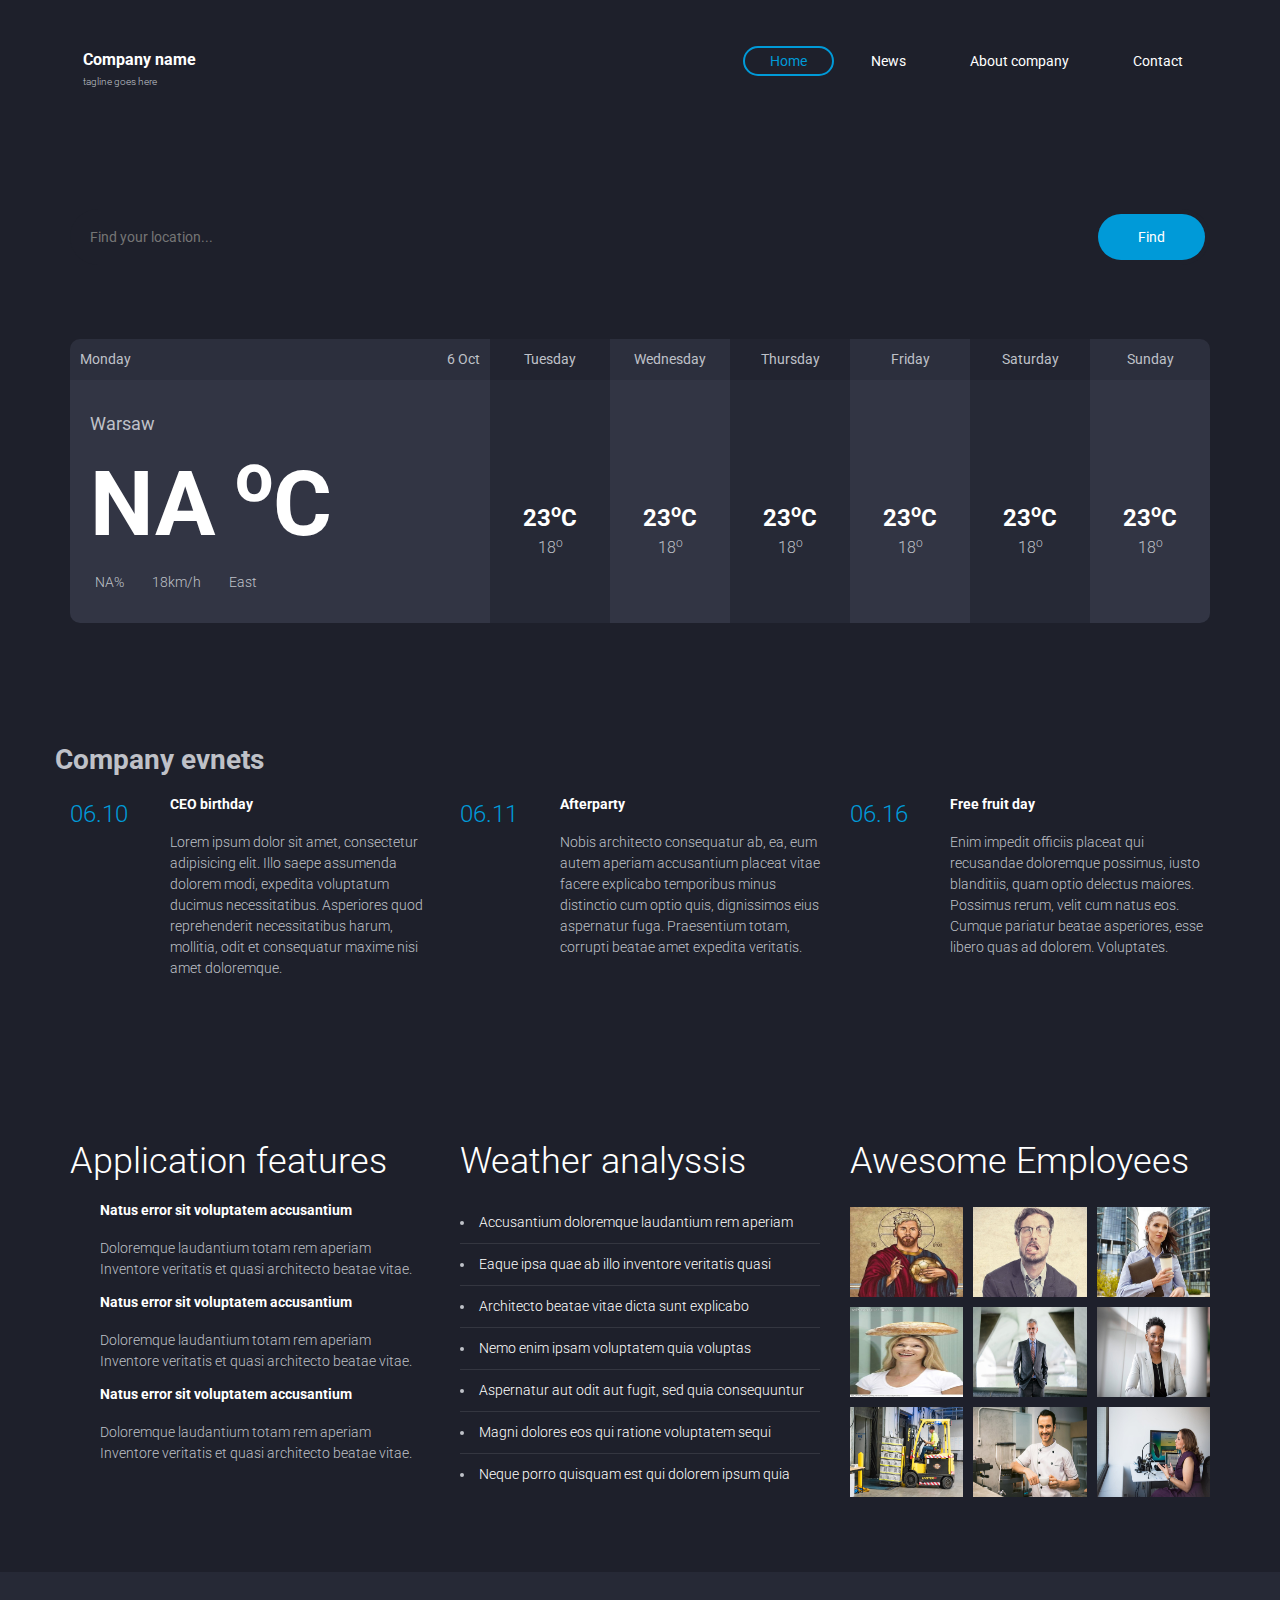
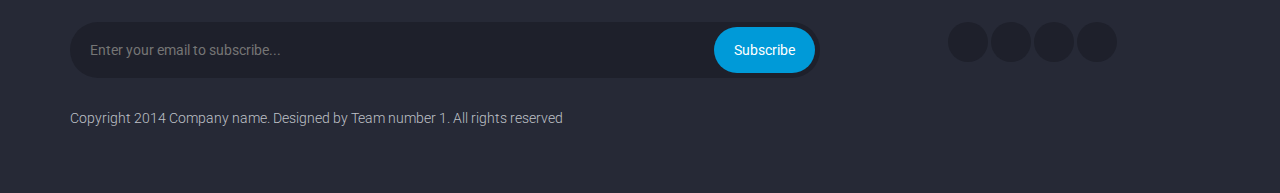
==== commit b82d40cc: "Merge pull request #2 from SiwyKrzysiek/api" ====
--- a/index.html
+++ b/index.html
@@ -15,7 +15,6 @@
 	<!-- Loading main css file -->
 	<link rel="stylesheet" href="style.css">
 
-	<link rel="stylesheet" href="index.css">
 </head>
 
 
@@ -64,9 +63,6 @@
 						<div class="forecast-header">
 							<div class="day">Monday</div>
 							<div class="date">6 Oct</div>
-							<button class="refresh-button">
-								<i class="fa fa-refresh" aria-hidden="true"></i>
-							</button>
 						</div> <!-- .forecast-header -->
 						<div class="forecast-content">
 							<div class="location">Warsaw</div>
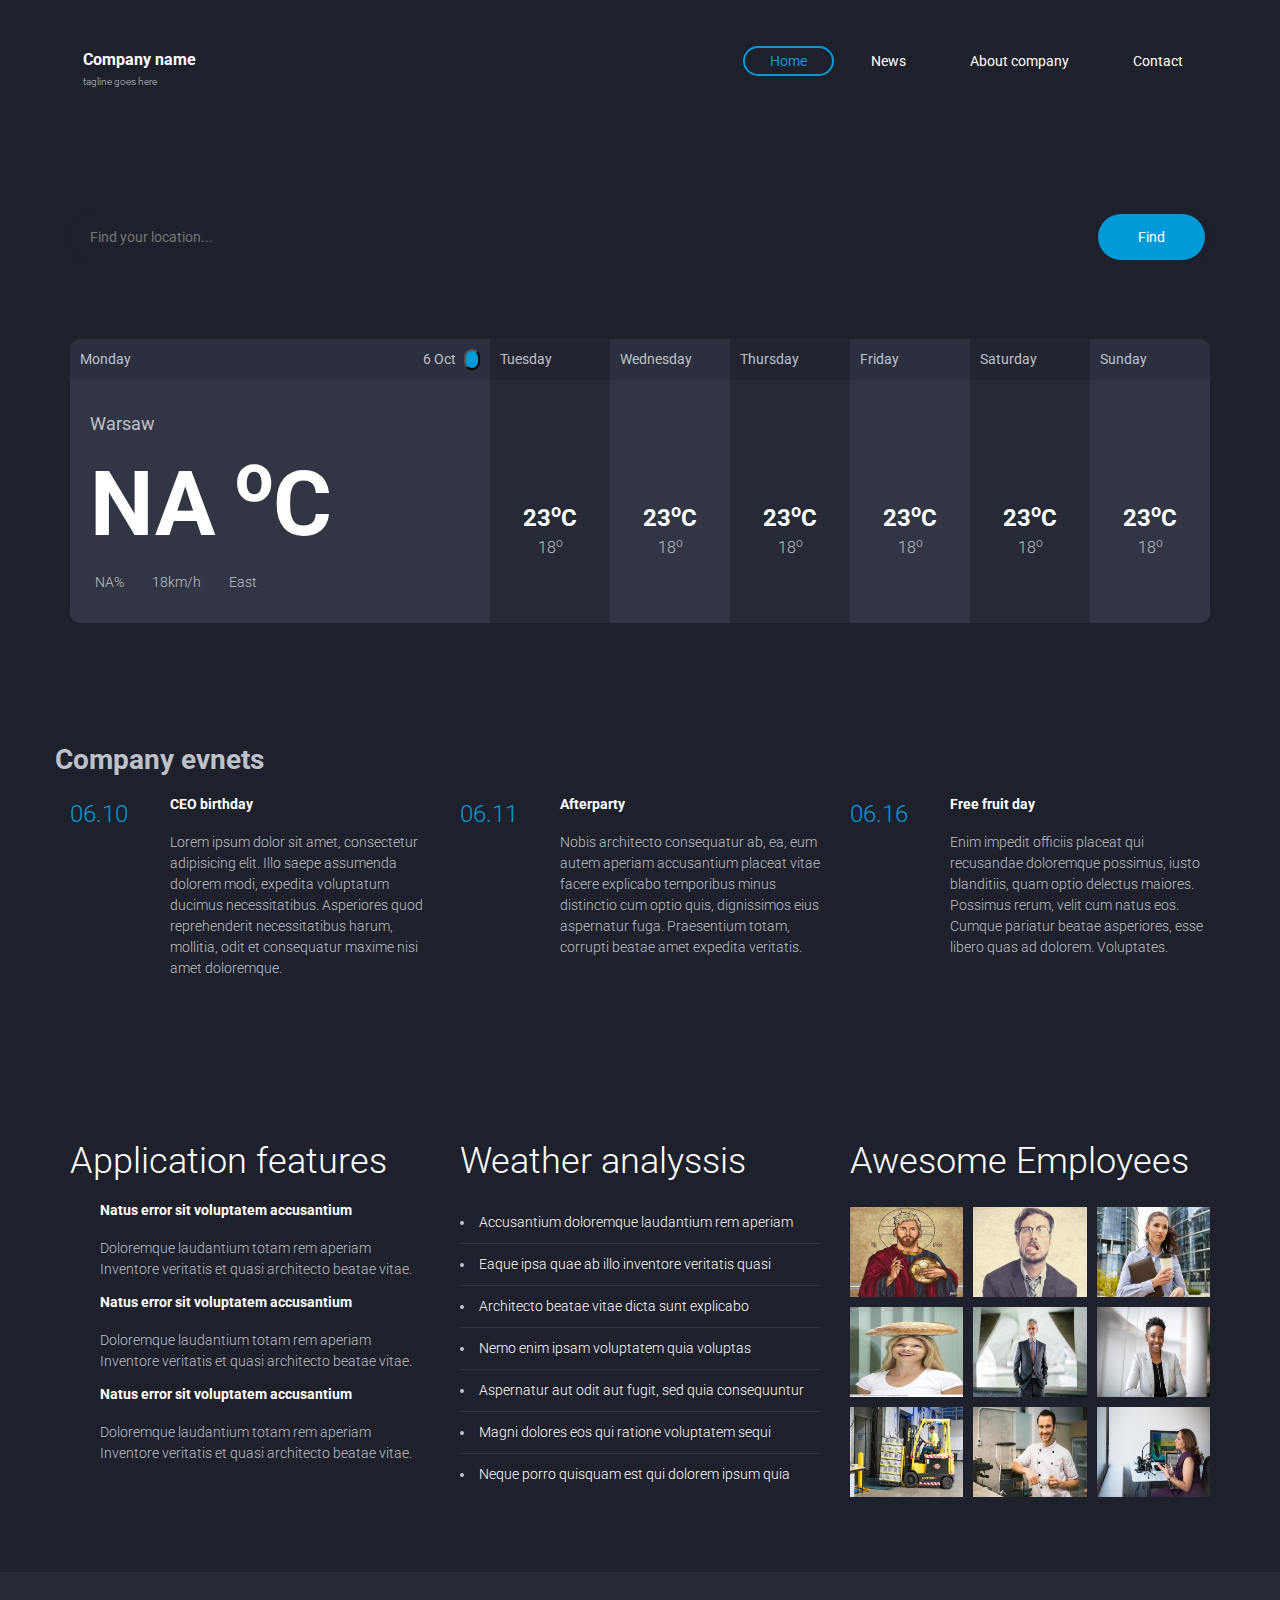
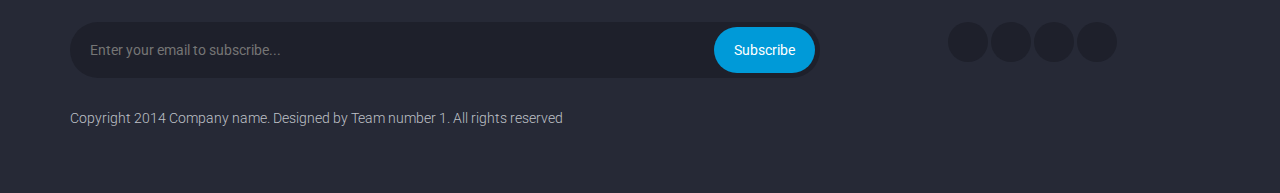
==== commit 9c261c54: "Merge pull request #3 from SiwyKrzysiek/refresh" ====
--- a/index.html
+++ b/index.html
@@ -15,6 +15,7 @@
 	<!-- Loading main css file -->
 	<link rel="stylesheet" href="style.css">
 
+	<link rel="stylesheet" href="index.css">
 </head>
 
 
@@ -63,6 +64,9 @@
 						<div class="forecast-header">
 							<div class="day">Monday</div>
 							<div class="date">6 Oct</div>
+							<button class="refresh-button" id="refresh-weather">
+								<i class="fa fa-refresh" aria-hidden="true"></i>
+							</button>
 						</div> <!-- .forecast-header -->
 						<div class="forecast-content">
 							<div class="location">Warsaw</div>
--- a/index.css
+++ b/index.css
@@ -0,0 +1,20 @@
+.forecast-header {
+    display: flex;
+    flex-direction: row;
+}
+
+.forecast-header .day {
+    flex-grow: 1;
+    text-align: left;
+}
+
+.forecast-header .date {
+    margin-right: 8px;
+}
+
+.forecast-header .refresh-button {
+    background-color: #009ad8;
+    color: white;
+    border-radius: 10px;
+    font-size: 20px;
+}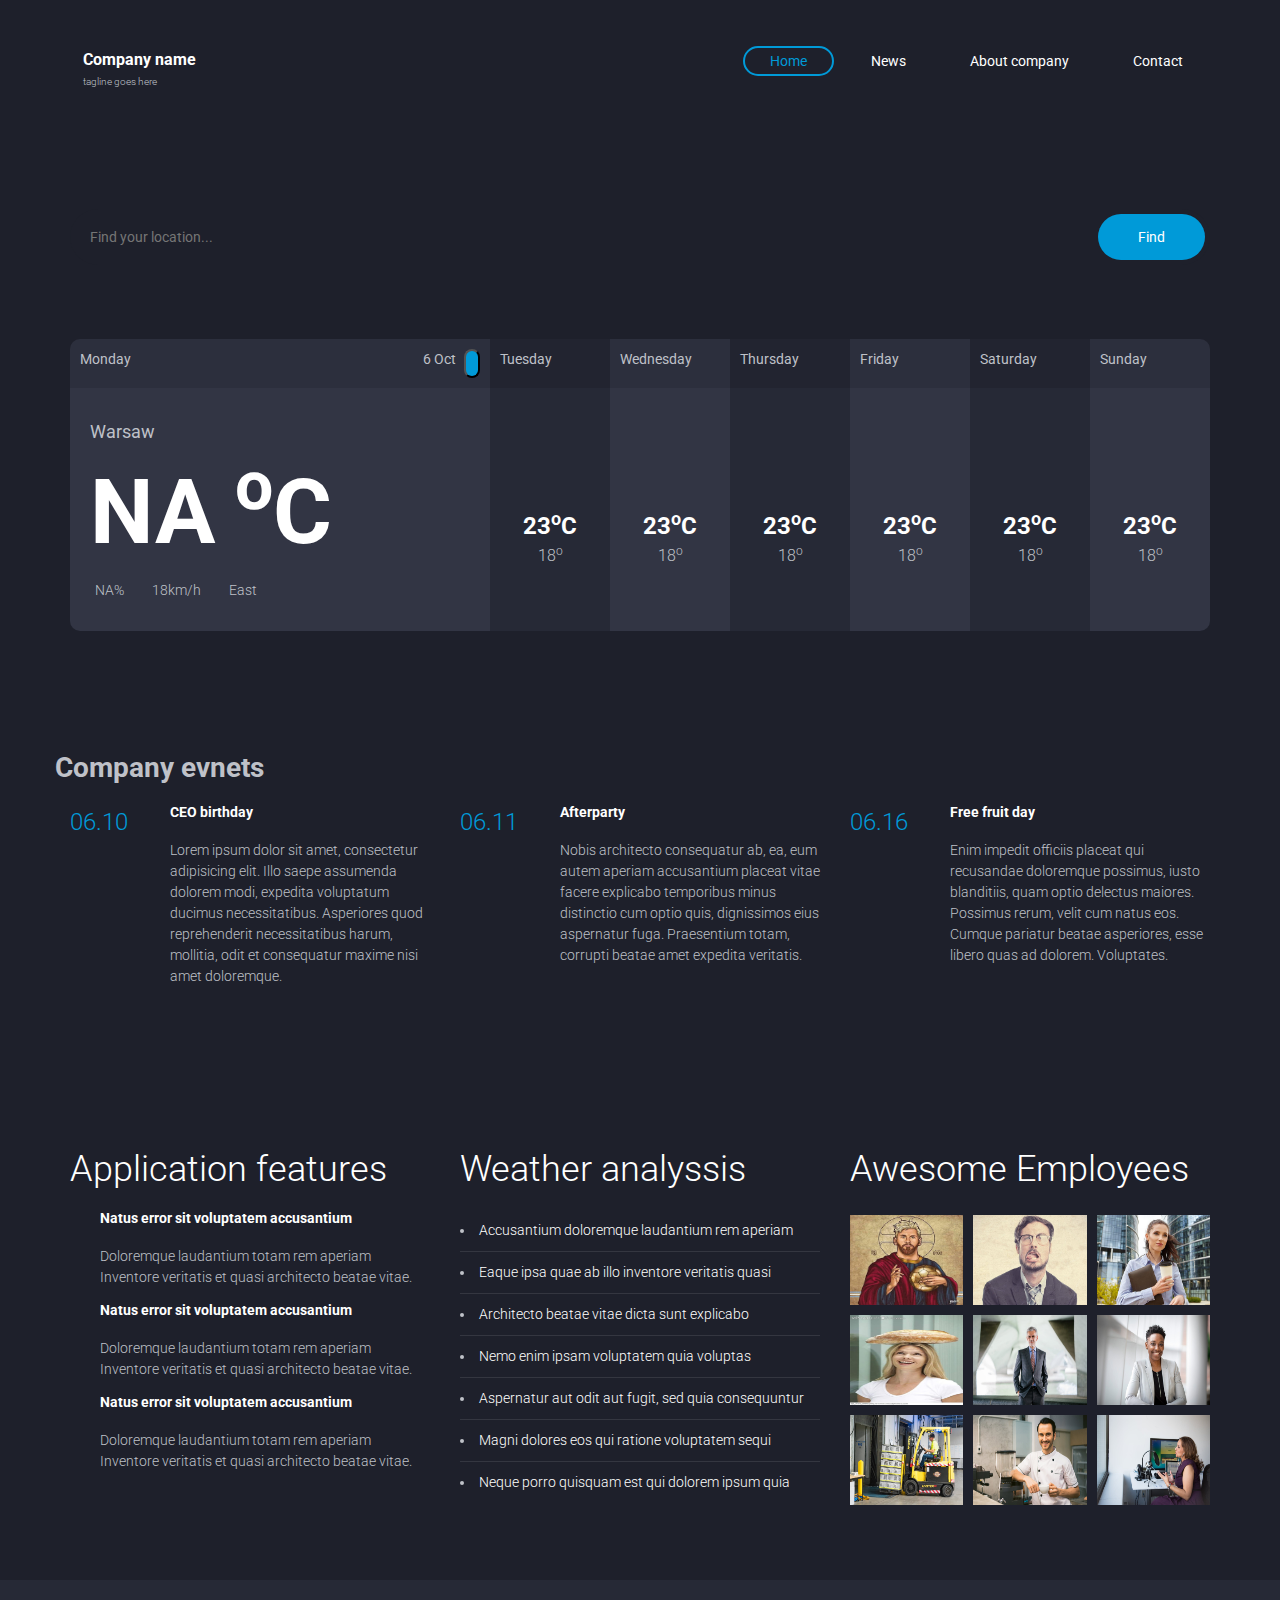
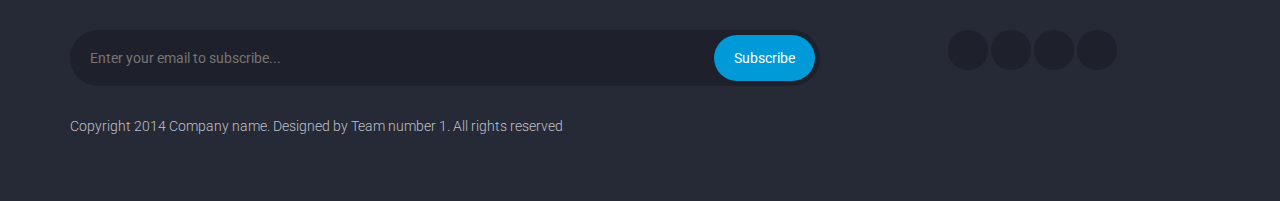
==== commit c2956cbb: "CSS table layout" ====
--- a/index.html
+++ b/index.html
@@ -60,7 +60,7 @@
 		<div class="forecast-table">
 			<div class="container">
 				<div class="forecast-container">
-					<div class="today forecast">
+					<div id="f0" class="today forecast">
 						<div class="forecast-header">
 							<div class="day">Monday</div>
 							<div class="date">6 Oct</div>
@@ -82,7 +82,7 @@
 							<span><img src="images/icon-compass.png" alt="">East</span>
 						</div>
 					</div>
-					<div class="forecast">
+					<div id="f1" class="forecast">
 						<div class="forecast-header">
 							<div class="day">Tuesday</div>
 						</div> <!-- .forecast-header -->
@@ -94,7 +94,7 @@
 							<small>18<sup>o</sup></small>
 						</div>
 					</div>
-					<div class="forecast">
+					<div id="f2" class="forecast">
 						<div class="forecast-header">
 							<div class="day">Wednesday</div>
 						</div> <!-- .forecast-header -->
@@ -106,7 +106,7 @@
 							<small>18<sup>o</sup></small>
 						</div>
 					</div>
-					<div class="forecast">
+					<div id="f3" class="forecast">
 						<div class="forecast-header">
 							<div class="day">Thursday</div>
 						</div> <!-- .forecast-header -->
@@ -118,7 +118,7 @@
 							<small>18<sup>o</sup></small>
 						</div>
 					</div>
-					<div class="forecast">
+					<div id="f4" class="forecast">
 						<div class="forecast-header">
 							<div class="day">Friday</div>
 						</div> <!-- .forecast-header -->
@@ -130,7 +130,7 @@
 							<small>18<sup>o</sup></small>
 						</div>
 					</div>
-					<div class="forecast">
+					<div id="f5" class="forecast">
 						<div class="forecast-header">
 							<div class="day">Saturday</div>
 						</div> <!-- .forecast-header -->
@@ -142,7 +142,7 @@
 							<small>18<sup>o</sup></small>
 						</div>
 					</div>
-					<div class="forecast">
+					<div id="f6" class="forecast">
 						<div class="forecast-header">
 							<div class="day">Sunday</div>
 						</div> <!-- .forecast-header -->
--- a/index.css
+++ b/index.css
@@ -17,4 +17,60 @@
     color: white;
     border-radius: 10px;
     font-size: 20px;
+}
+
+/* UI break point */
+@media (min-width: 901px) {
+    .forecast-header {
+        min-height: 49px;
+    }
+}
+
+
+/* UI break point */
+@media (max-width: 520px) {
+    .forecast-container {
+        display: grid;
+        grid-template-columns: 33% 33% 33%;
+        grid-template-rows: 400px 200px 200px;
+    }
+
+    #f0 {
+        grid-row: 1;
+        grid-column: 1 / span 3;
+    }
+
+    #f1 {
+        grid-row: 2;
+        grid-column: 1;
+    }
+
+    #f2 {
+        grid-row: 2;
+        grid-column: 2;
+    }
+
+    #f3 {
+        grid-row: 2;
+        grid-column: 3;
+    }
+
+    #f4 {
+        grid-row: 3;
+        grid-column: 1;
+    }
+
+    #f5 {
+        grid-row: 3;
+        grid-column: 2;
+    }
+
+    #f6 {
+        grid-row: 3;
+        grid-column: 3;
+    }
+
+    /* body {
+        background-color: white;
+    } */
 }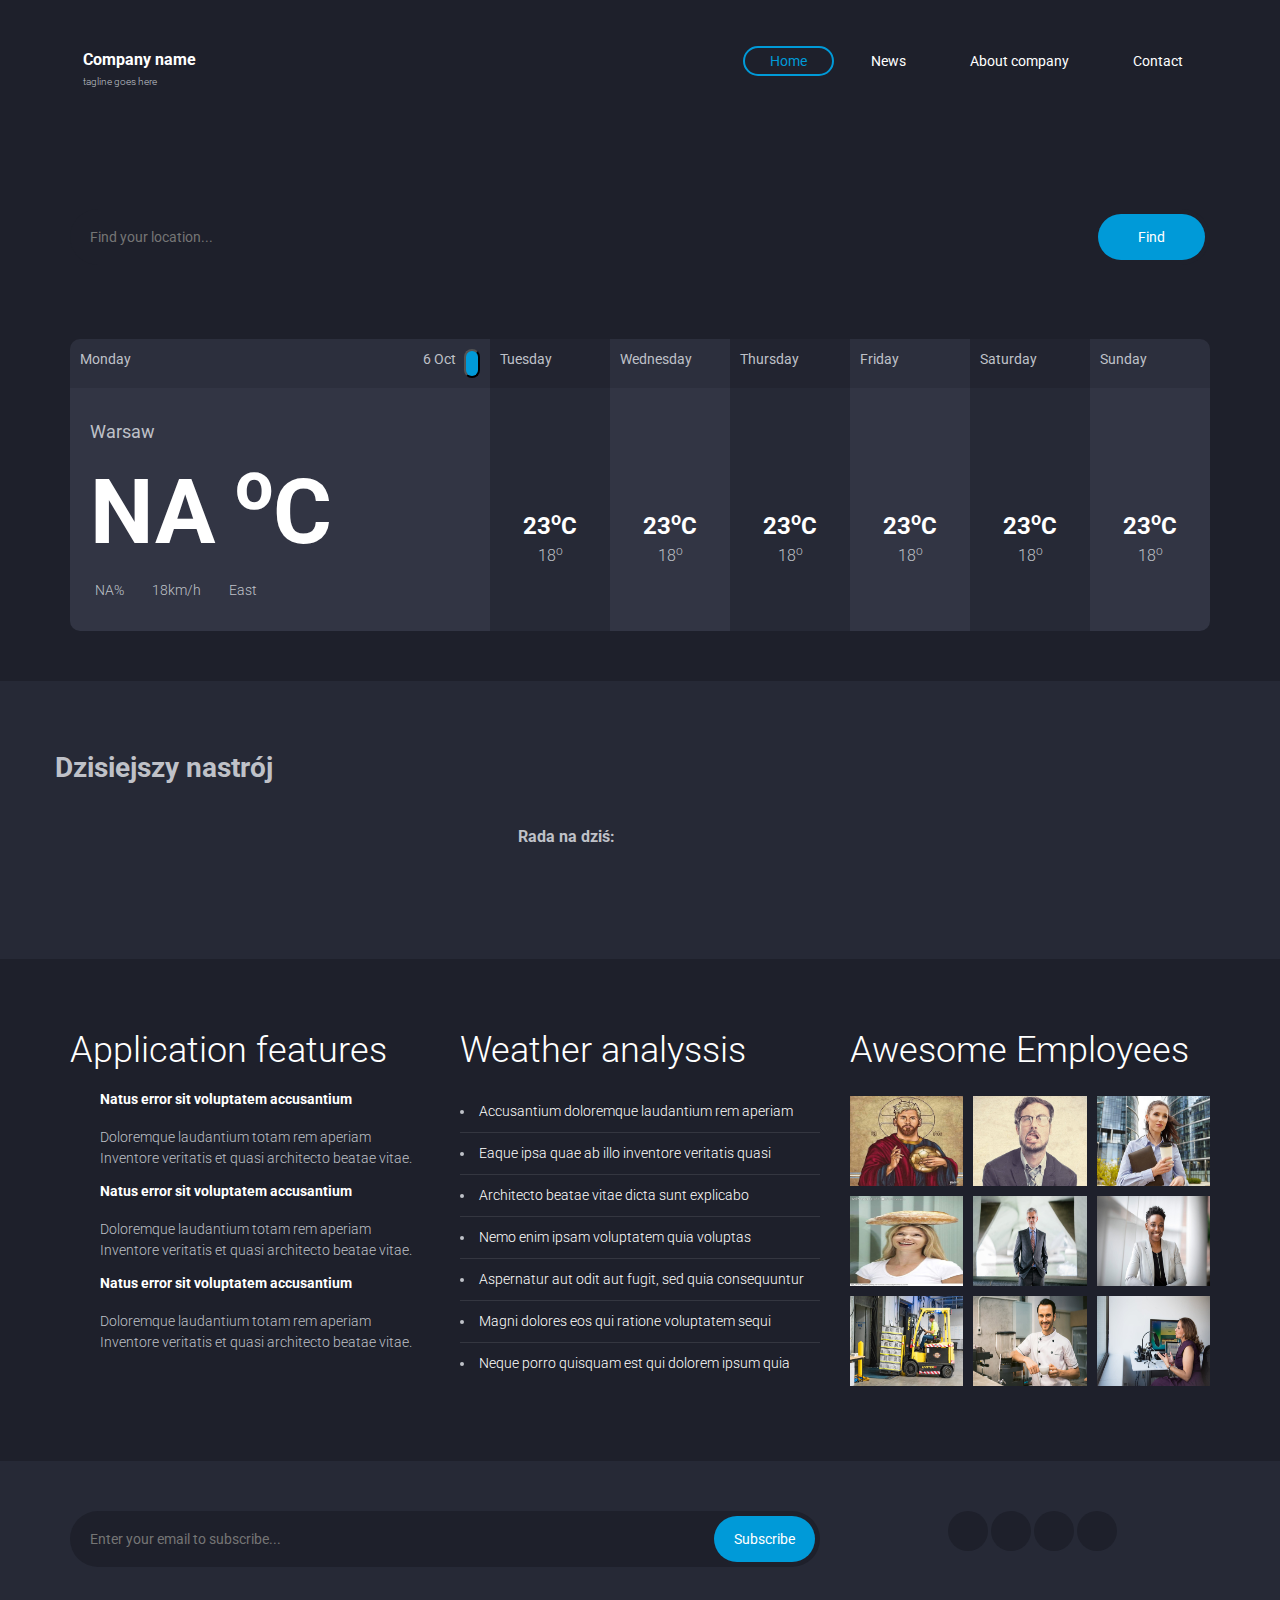
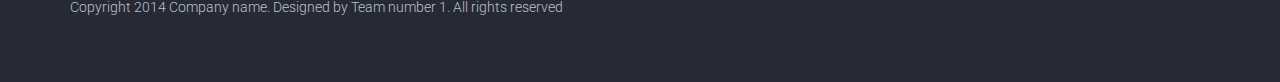
==== commit 10d3aa99: "Adding moodPanel" ====
--- a/index.html
+++ b/index.html
@@ -1,4 +1,4 @@
-<!DOCTYPE html>
+﻿<!DOCTYPE html>
 <html lang="en">
 
 <head>
@@ -60,7 +60,7 @@
 		<div class="forecast-table">
 			<div class="container">
 				<div class="forecast-container">
-					<div id="f0" class="today forecast">
+					<div class="today forecast">
 						<div class="forecast-header">
 							<div class="day">Monday</div>
 							<div class="date">6 Oct</div>
@@ -82,7 +82,7 @@
 							<span><img src="images/icon-compass.png" alt="">East</span>
 						</div>
 					</div>
-					<div id="f1" class="forecast">
+					<div class="forecast">
 						<div class="forecast-header">
 							<div class="day">Tuesday</div>
 						</div> <!-- .forecast-header -->
@@ -94,7 +94,7 @@
 							<small>18<sup>o</sup></small>
 						</div>
 					</div>
-					<div id="f2" class="forecast">
+					<div class="forecast">
 						<div class="forecast-header">
 							<div class="day">Wednesday</div>
 						</div> <!-- .forecast-header -->
@@ -106,7 +106,7 @@
 							<small>18<sup>o</sup></small>
 						</div>
 					</div>
-					<div id="f3" class="forecast">
+					<div class="forecast">
 						<div class="forecast-header">
 							<div class="day">Thursday</div>
 						</div> <!-- .forecast-header -->
@@ -118,7 +118,7 @@
 							<small>18<sup>o</sup></small>
 						</div>
 					</div>
-					<div id="f4" class="forecast">
+					<div class="forecast">
 						<div class="forecast-header">
 							<div class="day">Friday</div>
 						</div> <!-- .forecast-header -->
@@ -130,7 +130,7 @@
 							<small>18<sup>o</sup></small>
 						</div>
 					</div>
-					<div id="f5" class="forecast">
+					<div class="forecast">
 						<div class="forecast-header">
 							<div class="day">Saturday</div>
 						</div> <!-- .forecast-header -->
@@ -142,7 +142,7 @@
 							<small>18<sup>o</sup></small>
 						</div>
 					</div>
-					<div id="f6" class="forecast">
+					<div class="forecast">
 						<div class="forecast-header">
 							<div class="day">Sunday</div>
 						</div> <!-- .forecast-header -->
@@ -159,46 +159,25 @@
 		</div>
 		<main class="main-content">
 
-			<div class="fullwidth-block" data-bg-color="#262936">
-				<div class="container">
-					<!-- <h1>Test</1h> -->
-					<div class="row">
-						<h1>Company evnets</h1>
-					</div>
-					<div class="row">
-						<div class="col-md-4">
-							<div class="news">
-								<div class="date">06.10</div>
-								<h3><a href="#">CEO birthday</a></h3>
-								<p>Lorem ipsum dolor sit amet, consectetur adipisicing elit. Illo saepe assumenda dolorem modi,
-									expedita
-									voluptatum ducimus necessitatibus. Asperiores quod reprehenderit necessitatibus harum, mollitia,
-									odit
-									et consequatur maxime nisi amet doloremque.</p>
-							</div>
-						</div>
-						<div class="col-md-4">
-							<div class="news">
-								<div class="date">06.11</div>
-								<h3><a href="#">Afterparty</a></h3>
-								<p>Nobis architecto consequatur ab, ea, eum autem aperiam accusantium placeat vitae facere explicabo
-									temporibus minus distinctio cum optio quis, dignissimos eius aspernatur fuga. Praesentium totam,
-									corrupti beatae amet expedita veritatis.</p>
-							</div>
-						</div>
-						<div class="col-md-4">
-							<div class="news">
-								<div class="date">06.16</div>
-								<h3><a href="#">Free fruit day</a></h3>
-								<p>Enim impedit officiis placeat qui recusandae doloremque possimus, iusto blanditiis, quam optio
-									delectus maiores. Possimus rerum, velit cum natus eos. Cumque pariatur beatae asperiores, esse
-									libero
-									quas ad dolorem. Voluptates.</p>
-							</div>
-						</div>
-					</div>
-				</div>
-			</div>
+			<div class="fullwidth-block moodBackground">
+                <div class="container">
+                    <div class="row">
+                        <h1>Dzisiejszy nastrój</h1>
+                    </div>
+                    <div class="container">
+                        <div class="moodName">
+                            <h2 id="mName"></h2>
+                        </div>
+                        <div class="moodImage">
+                            <img src="" alt="" width=250 id="mImage">
+                        </div>
+                        <div class="moodInfo">
+                            <h3>Rada na dziś:</h3>
+                            <p id="mInfo"></p>
+                        </div>
+                    </div>
+                </div>
+            </div>
 
 			<div class="fullwidth-block">
 				<div class="container">
--- a/style.css
+++ b/style.css
@@ -2425,4 +2425,35 @@
 .site-footer .social-links a:hover {
   background: #009ad8;
   color: white;
-}+}
+
+.moodBackground {
+    background-color: #262936;
+}
+
+.moodName {
+    float: left;
+    width: 30%;
+    background-color: #262936;
+    margin: 1%;
+    padding: 1%;
+}
+
+.moodImage {
+    width: 30%;
+    float: right;
+    background-color: #262936;
+    margin: 1%;
+    padding: 1%;
+}
+
+.moodInfo {
+    float: right;
+    width: 30%;
+    background-color: #262936;
+    margin: 1%;
+    padding: 1%;
+}
+
+
+
--- a/index.css
+++ b/index.css
@@ -19,20 +19,40 @@
     font-size: 20px;
 }
 
-/* UI break point */
+/* Daily weather on the right */
 @media (min-width: 901px) {
     .forecast-header {
         min-height: 49px;
     }
 }
 
+/* Mobile view */
+@media (max-width: 520px) {
+    #f0>div.forecast-content>div.degree>div.num {
+        font-size: 20vw;
+    }
 
-/* UI break point */
-@media (max-width: 520px) {
+    .fullwidth-block {
+        padding-left: 5vw;
+        padding-right: 1vw;
+    }
+
+    .colophon {
+        margin-top: 7px;
+    }
+
     .forecast-container {
         display: grid;
-        grid-template-columns: 33% 33% 33%;
+        grid-template-columns: 33.33% 33.33% auto;
         grid-template-rows: 400px 200px 200px;
+    }
+
+    .forecast-container .forecast .forecast-content {
+        padding-top: 15px;
+    }
+
+    .forecast-container :not(.today).forecast .forecast-icon {
+        margin-bottom: 0;
     }
 
     #f0 {
@@ -41,36 +61,44 @@
     }
 
     #f1 {
-        grid-row: 2;
-        grid-column: 1;
+        grid-row: 2 / span 1;
+        grid-column: 1 / span 1;
+        width: auto;
     }
 
     #f2 {
         grid-row: 2;
         grid-column: 2;
+        width: auto;
     }
 
     #f3 {
         grid-row: 2;
         grid-column: 3;
+        width: auto;
     }
 
     #f4 {
         grid-row: 3;
         grid-column: 1;
+        width: auto;
     }
 
     #f5 {
         grid-row: 3;
         grid-column: 2;
+        width: auto;
     }
 
     #f6 {
         grid-row: 3;
         grid-column: 3;
+        width: auto;
     }
+}
 
-    /* body {
-        background-color: white;
-    } */
+@media (max-width: 380px) {
+    #f0>div.forecast-content>div.degree>div.num {
+        font-size: 15vw;
+    }
 }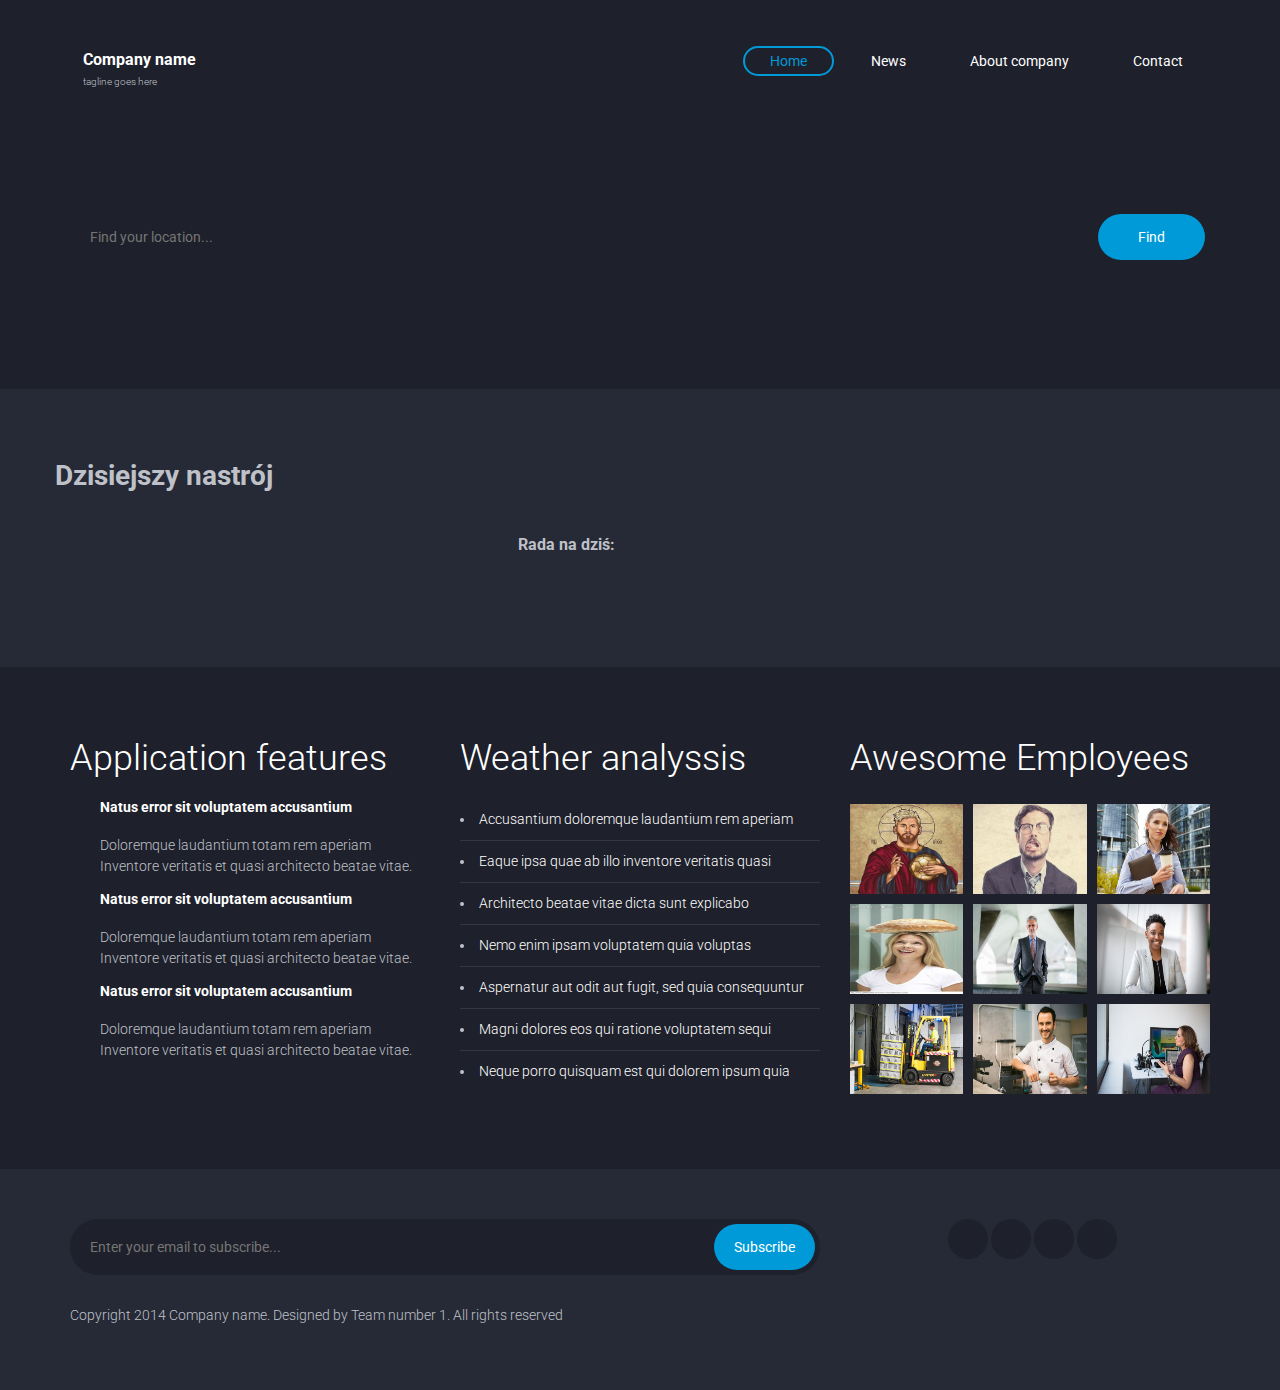
==== commit 2fd35408: "Merge branch 'true-master' into 'master'" ====
--- a/index.html
+++ b/index.html
@@ -59,125 +59,30 @@
 		</div>
 		<div class="forecast-table">
 			<div class="container">
-				<div class="forecast-container">
-					<div class="today forecast">
-						<div class="forecast-header">
-							<div class="day">Monday</div>
-							<div class="date">6 Oct</div>
-							<button class="refresh-button" id="refresh-weather">
-								<i class="fa fa-refresh" aria-hidden="true"></i>
-							</button>
-						</div> <!-- .forecast-header -->
-						<div class="forecast-content">
-							<div class="location">Warsaw</div>
-							<div class="degree">
-								<div class="num"><span id="current-temp">NA</span><sup>o</sup>C</div>
-								<div class="forecast-icon">
-									<img src="images/icons/icon-1.svg" alt="" width=90>
-								</div>
-							</div>
-							<span><img src="images/icon-umberella.png" alt=""><span id="current-rain"
-									style="margin-right: 0;">NA</span>%</span>
-							<span><img src="images/icon-wind.png" alt="">18km/h</span>
-							<span><img src="images/icon-compass.png" alt="">East</span>
-						</div>
-					</div>
-					<div class="forecast">
-						<div class="forecast-header">
-							<div class="day">Tuesday</div>
-						</div> <!-- .forecast-header -->
-						<div class="forecast-content">
-							<div class="forecast-icon">
-								<img src="images/icons/icon-3.svg" alt="" width=48>
-							</div>
-							<div class="degree">23<sup>o</sup>C</div>
-							<small>18<sup>o</sup></small>
-						</div>
-					</div>
-					<div class="forecast">
-						<div class="forecast-header">
-							<div class="day">Wednesday</div>
-						</div> <!-- .forecast-header -->
-						<div class="forecast-content">
-							<div class="forecast-icon">
-								<img src="images/icons/icon-5.svg" alt="" width=48>
-							</div>
-							<div class="degree">23<sup>o</sup>C</div>
-							<small>18<sup>o</sup></small>
-						</div>
-					</div>
-					<div class="forecast">
-						<div class="forecast-header">
-							<div class="day">Thursday</div>
-						</div> <!-- .forecast-header -->
-						<div class="forecast-content">
-							<div class="forecast-icon">
-								<img src="images/icons/icon-7.svg" alt="" width=48>
-							</div>
-							<div class="degree">23<sup>o</sup>C</div>
-							<small>18<sup>o</sup></small>
-						</div>
-					</div>
-					<div class="forecast">
-						<div class="forecast-header">
-							<div class="day">Friday</div>
-						</div> <!-- .forecast-header -->
-						<div class="forecast-content">
-							<div class="forecast-icon">
-								<img src="images/icons/icon-12.svg" alt="" width=48>
-							</div>
-							<div class="degree">23<sup>o</sup>C</div>
-							<small>18<sup>o</sup></small>
-						</div>
-					</div>
-					<div class="forecast">
-						<div class="forecast-header">
-							<div class="day">Saturday</div>
-						</div> <!-- .forecast-header -->
-						<div class="forecast-content">
-							<div class="forecast-icon">
-								<img src="images/icons/icon-13.svg" alt="" width=48>
-							</div>
-							<div class="degree">23<sup>o</sup>C</div>
-							<small>18<sup>o</sup></small>
-						</div>
-					</div>
-					<div class="forecast">
-						<div class="forecast-header">
-							<div class="day">Sunday</div>
-						</div> <!-- .forecast-header -->
-						<div class="forecast-content">
-							<div class="forecast-icon">
-								<img src="images/icons/icon-14.svg" alt="" width=48>
-							</div>
-							<div class="degree">23<sup>o</sup>C</div>
-							<small>18<sup>o</sup></small>
-						</div>
-					</div>
-				</div>
+				<div id="forecast" class="forecast-container"></div>
 			</div>
 		</div>
 		<main class="main-content">
 
 			<div class="fullwidth-block moodBackground">
-                <div class="container">
-                    <div class="row">
-                        <h1>Dzisiejszy nastrój</h1>
-                    </div>
-                    <div class="container">
-                        <div class="moodName">
-                            <h2 id="mName"></h2>
-                        </div>
-                        <div class="moodImage">
-                            <img src="" alt="" width=250 id="mImage">
-                        </div>
-                        <div class="moodInfo">
-                            <h3>Rada na dziś:</h3>
-                            <p id="mInfo"></p>
-                        </div>
-                    </div>
-                </div>
-            </div>
+				<div class="container">
+					<div class="row">
+						<h1>Dzisiejszy nastrój</h1>
+					</div>
+					<div class="container">
+						<div class="moodName">
+							<h2 id="mName"></h2>
+						</div>
+						<div class="moodImage">
+							<img src="" alt="" width=250 id="mImage">
+						</div>
+						<div class="moodInfo">
+							<h3>Rada na dziś:</h3>
+							<p id="mInfo"></p>
+						</div>
+					</div>
+				</div>
+			</div>
 
 			<div class="fullwidth-block">
 				<div class="container">
